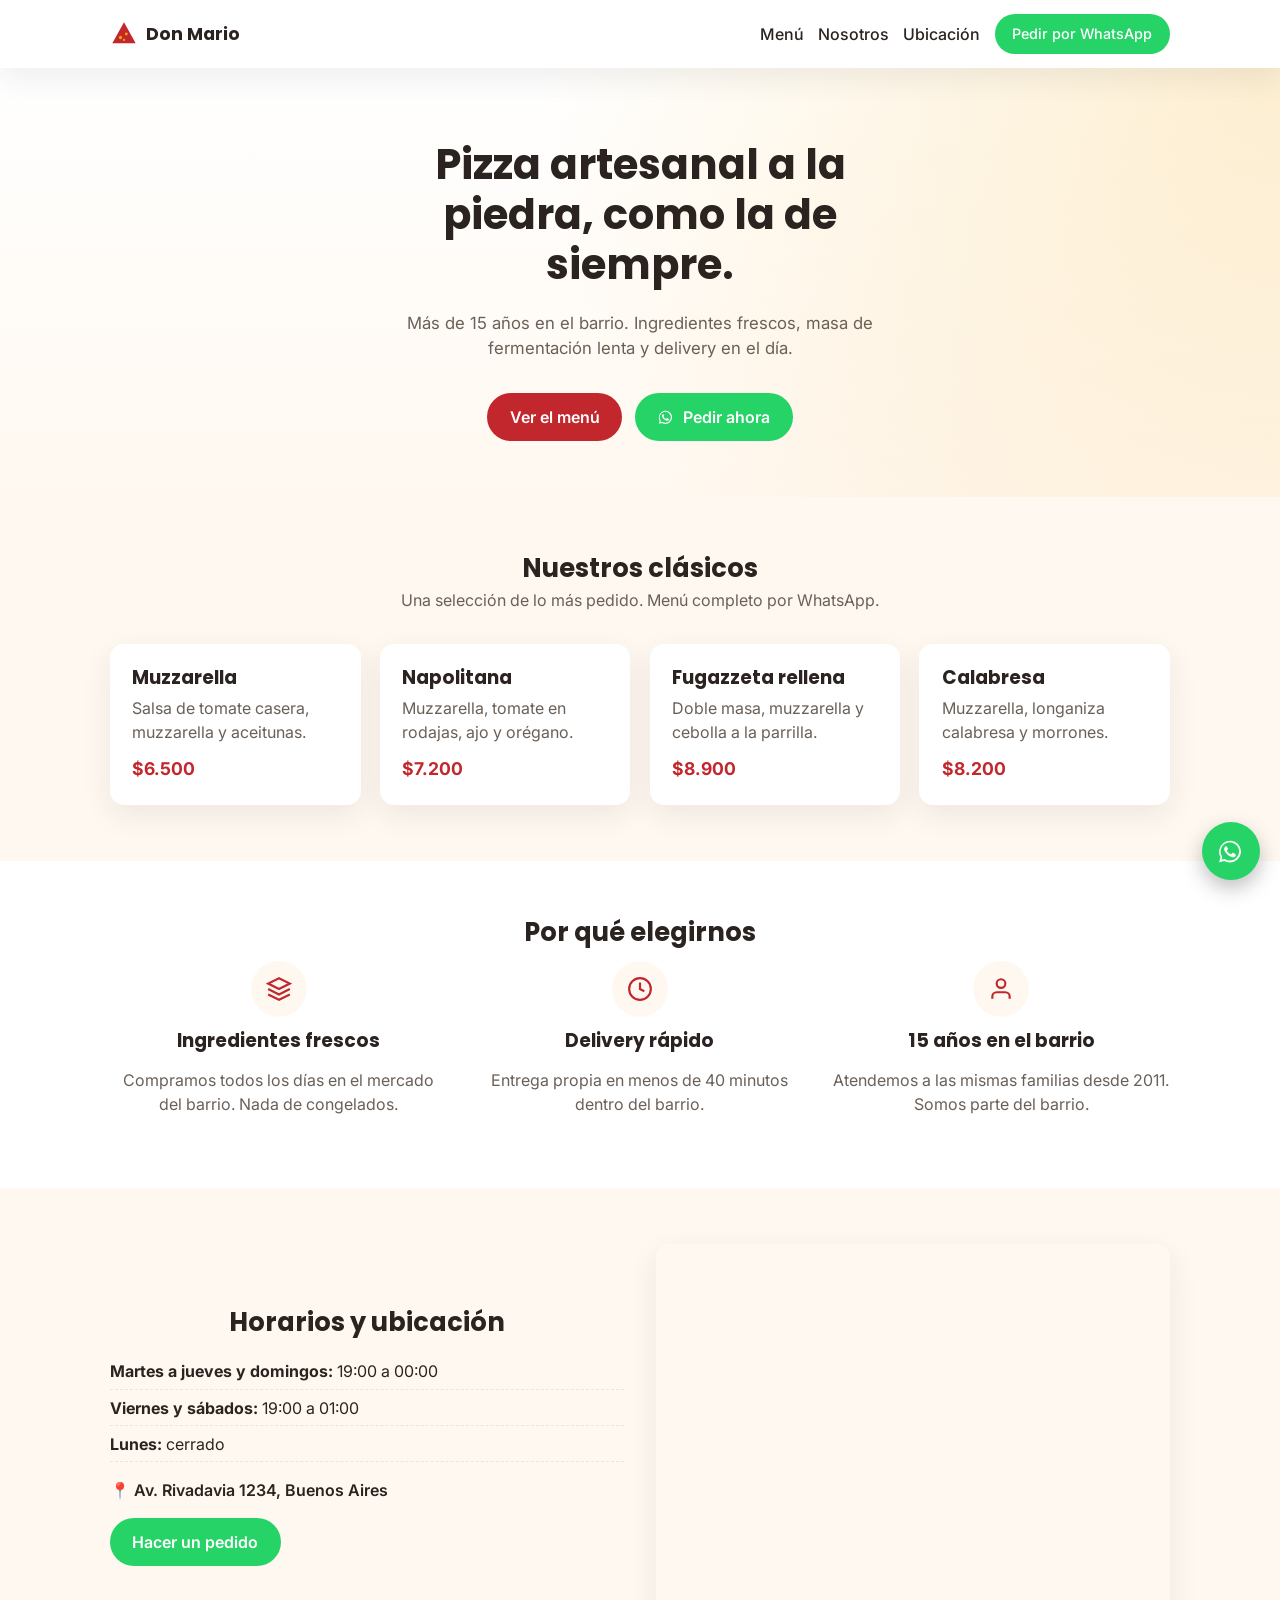
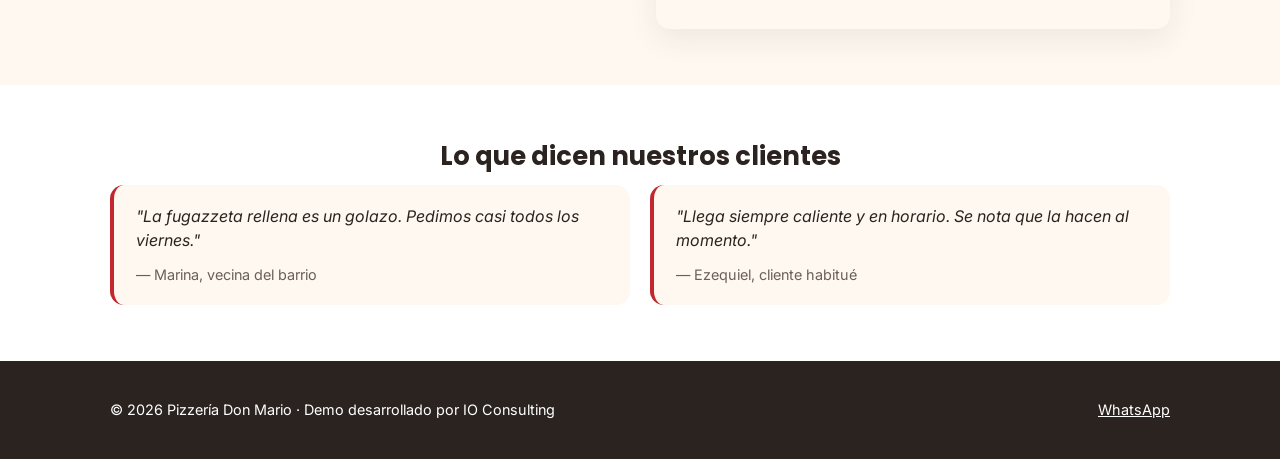
==== index.html @ f1bcc1e0 "Landing page demo: Pizzería Don Mario (mobile-first, WhatsApp CTA, SEO local)" ====
<!DOCTYPE html>
<html lang="es">
<head>
<meta charset="UTF-8">
<meta name="viewport" content="width=device-width, initial-scale=1.0">
<title>Pizzería Don Mario — Pizzas artesanales a la piedra</title>
<meta name="description" content="Pizzería Don Mario: pizzas artesanales a la piedra, delivery rápido y atención de barrio hace más de 15 años. Pedí por WhatsApp.">
<meta name="theme-color" content="#c1272d">
<link rel="canonical" href="https://ioconsultingarg.github.io/landing-comercio-demo/">

<meta property="og:type" content="website">
<meta property="og:title" content="Pizzería Don Mario — Pizzas artesanales a la piedra">
<meta property="og:description" content="Pizzas artesanales a la piedra, delivery rápido y atención de barrio. Pedí por WhatsApp.">
<meta property="og:locale" content="es_AR">
<meta name="twitter:card" content="summary">

<link rel="preconnect" href="https://fonts.googleapis.com">
<link rel="preconnect" href="https://fonts.gstatic.com" crossorigin>
<link href="https://fonts.googleapis.com/css2?family=Poppins:wght@600;700&family=Inter:wght@400;500;600&display=swap" rel="stylesheet">
<link rel="stylesheet" href="css/styles.css">

<script type="application/ld+json">
{
  "@context": "https://schema.org",
  "@type": "Restaurant",
  "name": "Pizzería Don Mario",
  "servesCuisine": "Pizza",
  "priceRange": "$$",
  "telephone": "+54-9-11-5555-5555",
  "address": {
    "@type": "PostalAddress",
    "streetAddress": "Av. Rivadavia 1234",
    "addressLocality": "Buenos Aires",
    "addressRegion": "CABA",
    "addressCountry": "AR"
  },
  "openingHoursSpecification": [
    { "@type": "OpeningHoursSpecification", "dayOfWeek": ["Tuesday","Wednesday","Thursday","Sunday"], "opens": "19:00", "closes": "23:59" },
    { "@type": "OpeningHoursSpecification", "dayOfWeek": ["Friday","Saturday"], "opens": "19:00", "closes": "01:00" }
  ]
}
</script>
</head>
<body>

<header class="site-header">
  <div class="container header-inner">
    <a href="#inicio" class="logo">
      <svg width="28" height="28" viewBox="0 0 24 24" fill="none" aria-hidden="true"><path d="M12 2 L22 20 H2 Z" fill="#c1272d"/><circle cx="9" cy="15" r="1.4" fill="#f4a300"/><circle cx="14" cy="12" r="1.2" fill="#f4a300"/><circle cx="12" cy="17" r="1" fill="#f4a300"/></svg>
      <span>Don Mario</span>
    </a>

    <button class="nav-toggle" id="navToggle" aria-label="Abrir menú de navegación" aria-expanded="false" aria-controls="navMenu">
      <span></span><span></span><span></span>
    </button>

    <nav id="navMenu" class="nav-menu">
      <a href="#menu">Menú</a>
      <a href="#nosotros">Nosotros</a>
      <a href="#ubicacion">Ubicación</a>
      <a class="btn btn-whatsapp-small" href="https://wa.me/5491155555555?text=Hola%20Don%20Mario%2C%20quiero%20hacer%20un%20pedido" target="_blank" rel="noopener">Pedir por WhatsApp</a>
    </nav>
  </div>
</header>

<main>

  <section id="inicio" class="hero">
    <div class="container hero-inner reveal">
      <h1>Pizza artesanal a la piedra, como la de siempre.</h1>
      <p class="hero-subtitle">Más de 15 años en el barrio. Ingredientes frescos, masa de fermentación lenta y delivery en el día.</p>
      <div class="hero-actions">
        <a class="btn btn-primary" href="#menu">Ver el menú</a>
        <a class="btn btn-whatsapp" href="https://wa.me/5491155555555?text=Hola%20Don%20Mario%2C%20quiero%20hacer%20un%20pedido" target="_blank" rel="noopener">
          <svg width="18" height="18" viewBox="0 0 24 24" fill="currentColor" aria-hidden="true"><path d="M17.6 6.3A8.9 8.9 0 0 0 3.6 17l-1.1 4 4.1-1a8.9 8.9 0 0 0 4.4 1.2h0A8.9 8.9 0 0 0 20 12.9a8.8 8.8 0 0 0-2.4-6.6ZM11 19.6a7.4 7.4 0 0 1-3.8-1l-.3-.2-2.5.6.6-2.4-.2-.3a7.4 7.4 0 1 1 13.7-3.9A7.4 7.4 0 0 1 11 19.6Zm4.1-5.5c-.2-.1-1.3-.6-1.5-.7s-.3-.1-.5.1-.6.7-.8.9-.3.2-.5.1a6 6 0 0 1-1.8-1.1 6.7 6.7 0 0 1-1.2-1.5c-.1-.2 0-.4.1-.5l.4-.4.2-.4v-.4c0-.1-.5-1.2-.7-1.6s-.4-.4-.5-.4h-.4a.9.9 0 0 0-.6.3 2.6 2.6 0 0 0-.8 1.9 4.5 4.5 0 0 0 1 2.5 10.3 10.3 0 0 0 4 3.5c.5.2 1 .4 1.3.5a3.1 3.1 0 0 0 1.4.1 2.3 2.3 0 0 0 1.5-1.1 1.9 1.9 0 0 0 .1-1.1c-.1-.1-.2-.2-.4-.3Z"/></svg>
          Pedir ahora
        </a>
      </div>
    </div>
  </section>

  <section id="menu" class="section">
    <div class="container">
      <h2 class="section-title reveal">Nuestros clásicos</h2>
      <p class="section-subtitle reveal">Una selección de lo más pedido. Menú completo por WhatsApp.</p>
      <div class="menu-grid">
        <article class="menu-card reveal">
          <h3>Muzzarella</h3>
          <p>Salsa de tomate casera, muzzarella y aceitunas.</p>
          <span class="price">$6.500</span>
        </article>
        <article class="menu-card reveal">
          <h3>Napolitana</h3>
          <p>Muzzarella, tomate en rodajas, ajo y orégano.</p>
          <span class="price">$7.200</span>
        </article>
        <article class="menu-card reveal">
          <h3>Fugazzeta rellena</h3>
          <p>Doble masa, muzzarella y cebolla a la parrilla.</p>
          <span class="price">$8.900</span>
        </article>
        <article class="menu-card reveal">
          <h3>Calabresa</h3>
          <p>Muzzarella, longaniza calabresa y morrones.</p>
          <span class="price">$8.200</span>
        </article>
      </div>
    </div>
  </section>

  <section id="nosotros" class="section section-alt">
    <div class="container">
      <h2 class="section-title reveal">Por qué elegirnos</h2>
      <div class="features-grid">
        <div class="feature reveal">
          <div class="feature-icon" aria-hidden="true">
            <svg width="26" height="26" viewBox="0 0 24 24" fill="none" stroke="#c1272d" stroke-width="2"><path d="M12 2 2 7l10 5 10-5-10-5Z"/><path d="M2 17l10 5 10-5"/><path d="M2 12l10 5 10-5"/></svg>
          </div>
          <h3>Ingredientes frescos</h3>
          <p>Compramos todos los días en el mercado del barrio. Nada de congelados.</p>
        </div>
        <div class="feature reveal">
          <div class="feature-icon" aria-hidden="true">
            <svg width="26" height="26" viewBox="0 0 24 24" fill="none" stroke="#c1272d" stroke-width="2"><circle cx="12" cy="12" r="10"/><path d="M12 6v6l4 2"/></svg>
          </div>
          <h3>Delivery rápido</h3>
          <p>Entrega propia en menos de 40 minutos dentro del barrio.</p>
        </div>
        <div class="feature reveal">
          <div class="feature-icon" aria-hidden="true">
            <svg width="26" height="26" viewBox="0 0 24 24" fill="none" stroke="#c1272d" stroke-width="2"><path d="M20 21v-2a4 4 0 0 0-4-4H8a4 4 0 0 0-4 4v2"/><circle cx="12" cy="7" r="4"/></svg>
          </div>
          <h3>15 años en el barrio</h3>
          <p>Atendemos a las mismas familias desde 2011. Somos parte del barrio.</p>
        </div>
      </div>
    </div>
  </section>

  <section id="ubicacion" class="section">
    <div class="container ubicacion-grid">
      <div class="reveal">
        <h2 class="section-title">Horarios y ubicación</h2>
        <ul class="horarios-list">
          <li><strong>Martes a jueves y domingos:</strong> 19:00 a 00:00</li>
          <li><strong>Viernes y sábados:</strong> 19:00 a 01:00</li>
          <li><strong>Lunes:</strong> cerrado</li>
        </ul>
        <p class="direccion">📍 Av. Rivadavia 1234, Buenos Aires</p>
        <a class="btn btn-whatsapp" href="https://wa.me/5491155555555?text=Hola%20Don%20Mario%2C%20quiero%20hacer%20un%20pedido" target="_blank" rel="noopener">Hacer un pedido</a>
      </div>
      <div class="map-wrapper reveal">
        <iframe
          title="Ubicación de Pizzería Don Mario"
          src="https://www.google.com/maps?q=Av.+Rivadavia+1234,+Buenos+Aires&output=embed"
          loading="lazy"
          referrerpolicy="no-referrer-when-downgrade">
        </iframe>
      </div>
    </div>
  </section>

  <section class="section section-alt">
    <div class="container">
      <h2 class="section-title reveal">Lo que dicen nuestros clientes</h2>
      <div class="testimonios-grid">
        <blockquote class="testimonio reveal">
          <p>"La fugazzeta rellena es un golazo. Pedimos casi todos los viernes."</p>
          <cite>— Marina, vecina del barrio</cite>
        </blockquote>
        <blockquote class="testimonio reveal">
          <p>"Llega siempre caliente y en horario. Se nota que la hacen al momento."</p>
          <cite>— Ezequiel, cliente habitué</cite>
        </blockquote>
      </div>
    </div>
  </section>

</main>

<footer class="site-footer">
  <div class="container footer-inner">
    <p>© <span id="year"></span> Pizzería Don Mario · Demo desarrollado por IO Consulting</p>
    <a href="https://wa.me/5491155555555" target="_blank" rel="noopener">WhatsApp</a>
  </div>
</footer>

<a class="whatsapp-float" href="https://wa.me/5491155555555?text=Hola%20Don%20Mario%2C%20quiero%20hacer%20un%20pedido" target="_blank" rel="noopener" aria-label="Pedir por WhatsApp">
  <svg width="30" height="30" viewBox="0 0 24 24" fill="white" aria-hidden="true"><path d="M17.6 6.3A8.9 8.9 0 0 0 3.6 17l-1.1 4 4.1-1a8.9 8.9 0 0 0 4.4 1.2h0A8.9 8.9 0 0 0 20 12.9a8.8 8.8 0 0 0-2.4-6.6ZM11 19.6a7.4 7.4 0 0 1-3.8-1l-.3-.2-2.5.6.6-2.4-.2-.3a7.4 7.4 0 1 1 13.7-3.9A7.4 7.4 0 0 1 11 19.6Zm4.1-5.5c-.2-.1-1.3-.6-1.5-.7s-.3-.1-.5.1-.6.7-.8.9-.3.2-.5.1a6 6 0 0 1-1.8-1.1 6.7 6.7 0 0 1-1.2-1.5c-.1-.2 0-.4.1-.5l.4-.4.2-.4v-.4c0-.1-.5-1.2-.7-1.6s-.4-.4-.5-.4h-.4a.9.9 0 0 0-.6.3 2.6 2.6 0 0 0-.8 1.9 4.5 4.5 0 0 0 1 2.5 10.3 10.3 0 0 0 4 3.5c.5.2 1 .4 1.3.5a3.1 3.1 0 0 0 1.4.1 2.3 2.3 0 0 0 1.5-1.1 1.9 1.9 0 0 0 .1-1.1c-.1-.1-.2-.2-.4-.3Z"/></svg>
</a>

<script src="js/main.js"></script>
</body>
</html>
---- css/styles.css ----
/* ============================================
   Variables de tema — cambiar esto alcanza para
   adaptar la landing a otro rubro (peluquería,
   consultorio, taller, etc.)
   ============================================ */
:root {
  --color-primary: #c1272d;
  --color-primary-dark: #8f1a1f;
  --color-secondary: #f4a300;
  --color-whatsapp: #25d366;
  --color-bg: #fff8f0;
  --color-bg-alt: #ffffff;
  --color-text: #2b2320;
  --color-text-light: #6b6058;
  --font-heading: 'Poppins', sans-serif;
  --font-body: 'Inter', system-ui, sans-serif;
  --radius: 14px;
  --shadow: 0 10px 30px rgba(43, 35, 32, 0.08);
  --max-width: 1100px;
}

* { box-sizing: border-box; }
html { scroll-behavior: smooth; }

body {
  margin: 0;
  font-family: var(--font-body);
  color: var(--color-text);
  background: var(--color-bg);
  line-height: 1.5;
}

h1, h2, h3 { font-family: var(--font-heading); line-height: 1.2; margin: 0 0 0.5em; }

.container {
  max-width: var(--max-width);
  margin: 0 auto;
  padding: 0 1.25rem;
}

a { color: inherit; }

/* ---------- Header ---------- */
.site-header {
  position: sticky;
  top: 0;
  z-index: 50;
  background: var(--color-bg-alt);
  box-shadow: var(--shadow);
}

.header-inner {
  display: flex;
  align-items: center;
  justify-content: space-between;
  height: 68px;
}

.logo {
  display: flex;
  align-items: center;
  gap: 0.5rem;
  font-family: var(--font-heading);
  font-weight: 700;
  font-size: 1.1rem;
  text-decoration: none;
  color: var(--color-text);
}

.nav-toggle {
  display: flex;
  flex-direction: column;
  justify-content: center;
  gap: 5px;
  width: 34px;
  height: 34px;
  background: none;
  border: none;
  cursor: pointer;
}
.nav-toggle span {
  display: block;
  height: 2px;
  background: var(--color-text);
  border-radius: 2px;
}

.nav-menu {
  position: absolute;
  top: 68px;
  left: 0;
  right: 0;
  background: var(--color-bg-alt);
  display: flex;
  flex-direction: column;
  align-items: flex-start;
  padding: 0 1.25rem 1.25rem;
  gap: 0.9rem;
  box-shadow: var(--shadow);
  max-height: 0;
  overflow: hidden;
  transition: max-height 0.25s ease;
}
.nav-menu.open { max-height: 300px; padding-top: 1rem; }

.nav-menu a { text-decoration: none; font-weight: 500; }

.btn {
  display: inline-flex;
  align-items: center;
  gap: 0.5rem;
  padding: 0.75rem 1.4rem;
  border-radius: 999px;
  font-weight: 600;
  text-decoration: none;
  border: none;
  cursor: pointer;
  transition: transform 0.15s ease, box-shadow 0.15s ease;
}
.btn:hover { transform: translateY(-2px); }

.btn-primary { background: var(--color-primary); color: white; }
.btn-primary:hover { background: var(--color-primary-dark); }

.btn-whatsapp, .btn-whatsapp-small { background: var(--color-whatsapp); color: white; }
.btn-whatsapp-small { padding: 0.55rem 1.1rem; font-size: 0.9rem; align-self: flex-start; }

/* ---------- Hero ---------- */
.hero {
  background: radial-gradient(circle at top right, rgba(244,163,0,0.18), transparent 55%),
              linear-gradient(180deg, var(--color-bg-alt), var(--color-bg));
  padding: 4.5rem 0 3.5rem;
  text-align: center;
}
.hero h1 { font-size: 2rem; max-width: 20ch; margin-left: auto; margin-right: auto; }
.hero-subtitle {
  color: var(--color-text-light);
  max-width: 46ch;
  margin: 1rem auto 2rem;
  font-size: 1.05rem;
}
.hero-actions { display: flex; gap: 0.8rem; justify-content: center; flex-wrap: wrap; }

/* ---------- Sections ---------- */
.section { padding: 3.5rem 0; }
.section-alt { background: var(--color-bg-alt); }
.section-title { text-align: center; font-size: 1.6rem; }
.section-subtitle { text-align: center; color: var(--color-text-light); margin-top: -0.5rem; margin-bottom: 2rem; }

/* ---------- Menu grid ---------- */
.menu-grid {
  display: grid;
  grid-template-columns: 1fr;
  gap: 1.2rem;
}
.menu-card {
  background: var(--color-bg-alt);
  border-radius: var(--radius);
  box-shadow: var(--shadow);
  padding: 1.4rem;
}
.menu-card h3 { margin-bottom: 0.4rem; }
.menu-card p { color: var(--color-text-light); margin: 0 0 0.8rem; }
.price { font-weight: 700; color: var(--color-primary); font-size: 1.1rem; }

/* ---------- Features ---------- */
.features-grid {
  display: grid;
  grid-template-columns: 1fr;
  gap: 1.5rem;
}
.feature { text-align: center; }
.feature-icon {
  width: 56px; height: 56px;
  display: flex; align-items: center; justify-content: center;
  margin: 0 auto 0.8rem;
  background: var(--color-bg);
  border-radius: 50%;
}
.feature p { color: var(--color-text-light); }

/* ---------- Ubicacion ---------- */
.ubicacion-grid {
  display: grid;
  grid-template-columns: 1fr;
  gap: 2rem;
  align-items: center;
}
.horarios-list { list-style: none; padding: 0; margin: 1rem 0; }
.horarios-list li { padding: 0.35rem 0; border-bottom: 1px dashed rgba(0,0,0,0.08); }
.direccion { font-weight: 600; margin: 1rem 0; }
.map-wrapper {
  border-radius: var(--radius);
  overflow: hidden;
  box-shadow: var(--shadow);
  aspect-ratio: 4 / 3;
}
.map-wrapper iframe { width: 100%; height: 100%; border: 0; }

/* ---------- Testimonios ---------- */
.testimonios-grid {
  display: grid;
  grid-template-columns: 1fr;
  gap: 1.2rem;
}
.testimonio {
  background: var(--color-bg);
  border-left: 4px solid var(--color-primary);
  border-radius: var(--radius);
  padding: 1.2rem 1.4rem;
  margin: 0;
}
.testimonio p { margin: 0 0 0.6rem; font-style: italic; }
.testimonio cite { color: var(--color-text-light); font-style: normal; font-size: 0.9rem; }

/* ---------- Footer ---------- */
.site-footer { background: var(--color-text); color: white; padding: 1.5rem 0; }
.footer-inner {
  display: flex;
  flex-direction: column;
  gap: 0.6rem;
  align-items: center;
  text-align: center;
  font-size: 0.9rem;
}
.footer-inner a { text-decoration: underline; }

/* ---------- WhatsApp floating button ---------- */
.whatsapp-float {
  position: fixed;
  bottom: 1.25rem;
  right: 1.25rem;
  width: 58px;
  height: 58px;
  background: var(--color-whatsapp);
  border-radius: 50%;
  display: flex;
  align-items: center;
  justify-content: center;
  box-shadow: 0 8px 20px rgba(0,0,0,0.25);
  z-index: 60;
  transition: transform 0.15s ease;
}
.whatsapp-float:hover { transform: scale(1.08); }

/* ---------- Scroll reveal ---------- */
.reveal { opacity: 0; transform: translateY(16px); transition: opacity 0.5s ease, transform 0.5s ease; }
.reveal.is-visible { opacity: 1; transform: translateY(0); }

/* ---------- Responsive ---------- */
@media (min-width: 768px) {
  .nav-toggle { display: none; }
  .nav-menu {
    position: static;
    flex-direction: row;
    align-items: center;
    background: transparent;
    box-shadow: none;
    max-height: none;
    padding: 0;
    overflow: visible;
  }
  .hero h1 { font-size: 2.6rem; }
  .menu-grid { grid-template-columns: repeat(2, 1fr); }
  .features-grid { grid-template-columns: repeat(3, 1fr); }
  .ubicacion-grid { grid-template-columns: 1fr 1fr; }
  .testimonios-grid { grid-template-columns: repeat(2, 1fr); }
  .footer-inner { flex-direction: row; justify-content: space-between; text-align: left; }
}

@media (min-width: 1024px) {
  .menu-grid { grid-template-columns: repeat(4, 1fr); }
}
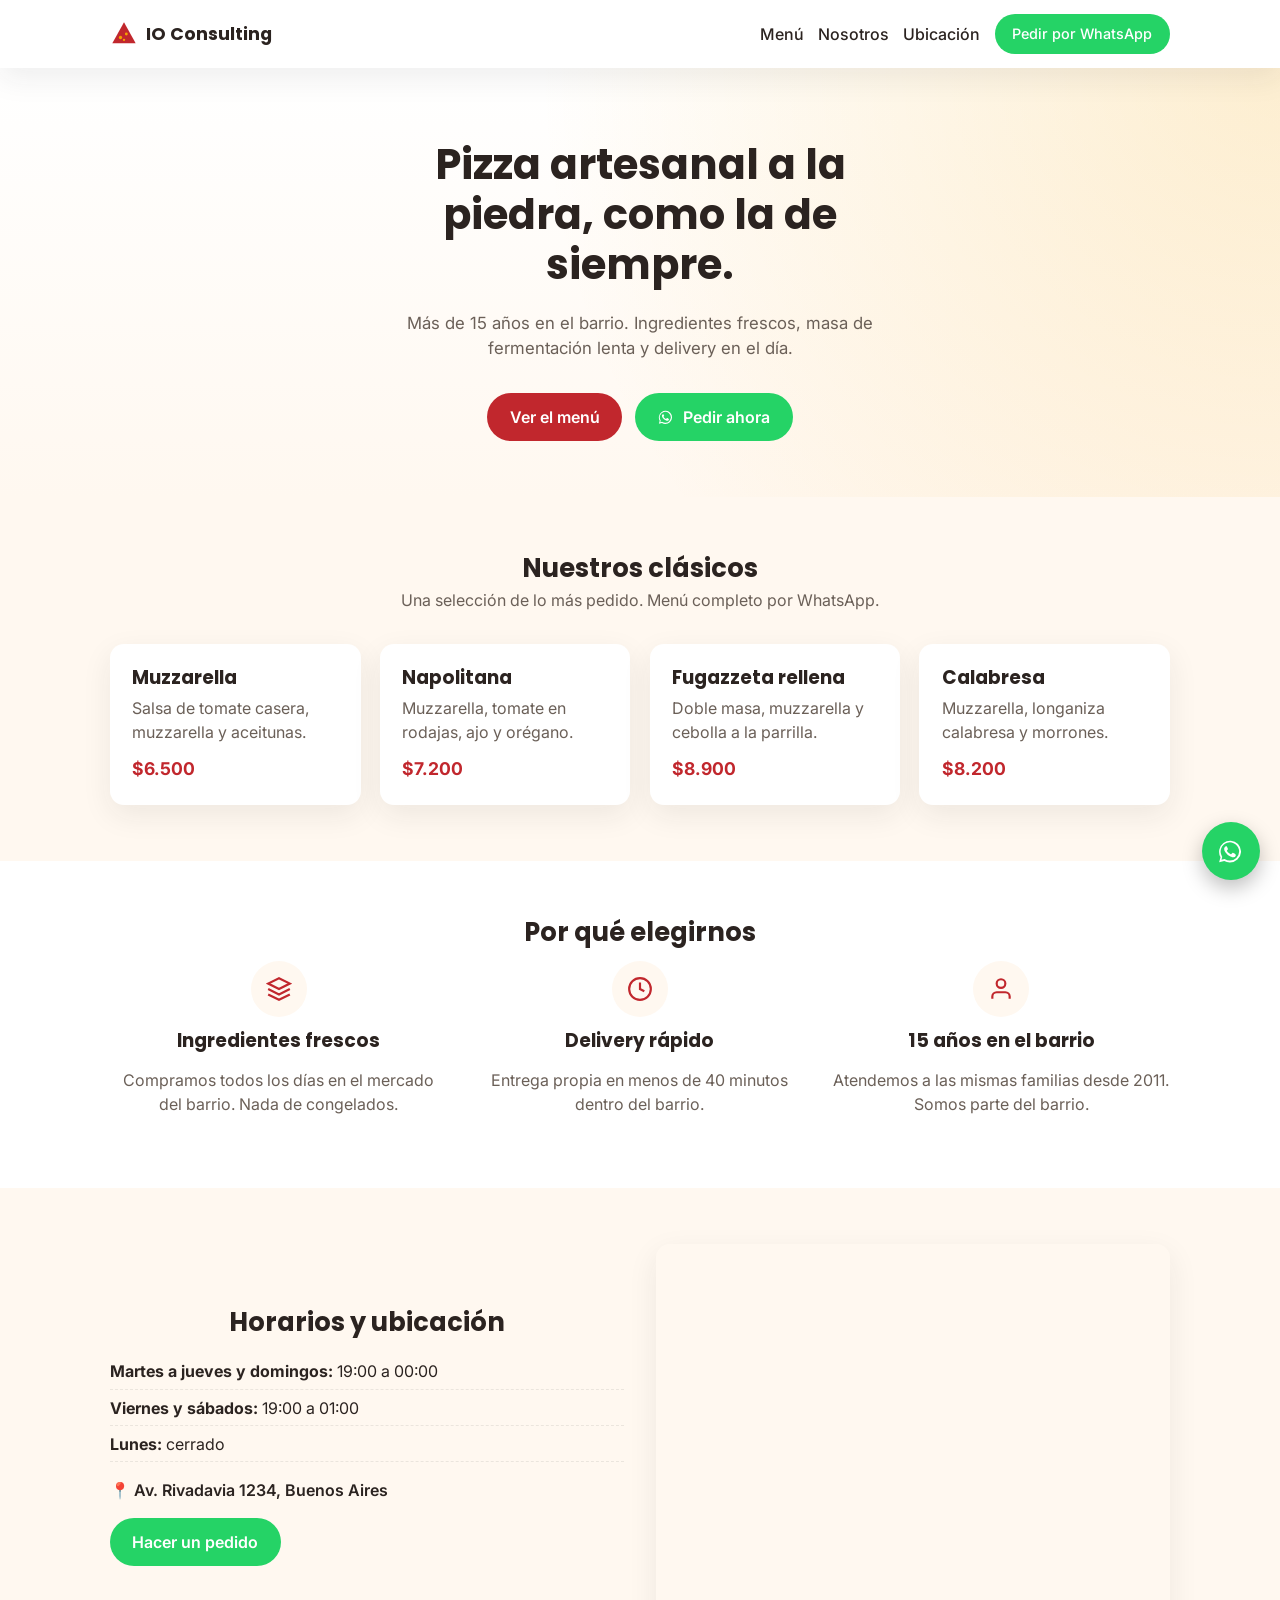
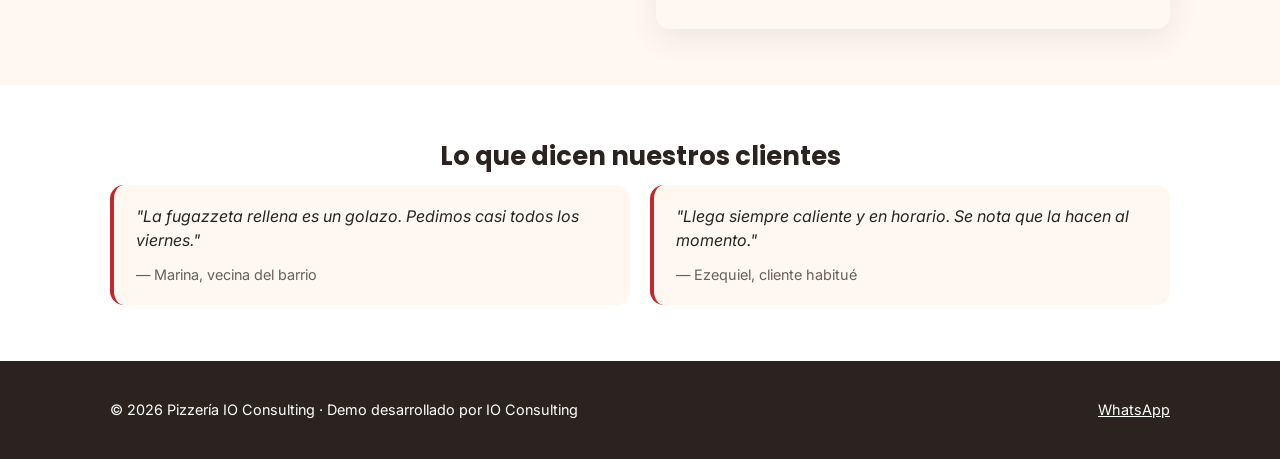
==== commit 314a640d: "Renombrar marca ficticia a Pizzería IO Consulting (evitar coincidencias con negocios reales)" ====
--- a/index.html
+++ b/index.html
@@ -3,13 +3,13 @@
 <head>
 <meta charset="UTF-8">
 <meta name="viewport" content="width=device-width, initial-scale=1.0">
-<title>Pizzería Don Mario — Pizzas artesanales a la piedra</title>
-<meta name="description" content="Pizzería Don Mario: pizzas artesanales a la piedra, delivery rápido y atención de barrio hace más de 15 años. Pedí por WhatsApp.">
+<title>Pizzería IO Consulting — Pizzas artesanales a la piedra</title>
+<meta name="description" content="Pizzería IO Consulting: pizzas artesanales a la piedra, delivery rápido y atención de barrio hace más de 15 años. Pedí por WhatsApp.">
 <meta name="theme-color" content="#c1272d">
 <link rel="canonical" href="https://ioconsultingarg.github.io/landing-comercio-demo/">
 
 <meta property="og:type" content="website">
-<meta property="og:title" content="Pizzería Don Mario — Pizzas artesanales a la piedra">
+<meta property="og:title" content="Pizzería IO Consulting — Pizzas artesanales a la piedra">
 <meta property="og:description" content="Pizzas artesanales a la piedra, delivery rápido y atención de barrio. Pedí por WhatsApp.">
 <meta property="og:locale" content="es_AR">
 <meta name="twitter:card" content="summary">
@@ -23,7 +23,7 @@
 {
   "@context": "https://schema.org",
   "@type": "Restaurant",
-  "name": "Pizzería Don Mario",
+  "name": "Pizzería IO Consulting",
   "servesCuisine": "Pizza",
   "priceRange": "$$",
   "telephone": "+54-9-11-5555-5555",
@@ -47,7 +47,7 @@
   <div class="container header-inner">
     <a href="#inicio" class="logo">
       <svg width="28" height="28" viewBox="0 0 24 24" fill="none" aria-hidden="true"><path d="M12 2 L22 20 H2 Z" fill="#c1272d"/><circle cx="9" cy="15" r="1.4" fill="#f4a300"/><circle cx="14" cy="12" r="1.2" fill="#f4a300"/><circle cx="12" cy="17" r="1" fill="#f4a300"/></svg>
-      <span>Don Mario</span>
+      <span>IO Consulting</span>
     </a>
 
     <button class="nav-toggle" id="navToggle" aria-label="Abrir menú de navegación" aria-expanded="false" aria-controls="navMenu">
@@ -151,7 +151,7 @@
       </div>
       <div class="map-wrapper reveal">
         <iframe
-          title="Ubicación de Pizzería Don Mario"
+          title="Ubicación de Pizzería IO Consulting"
           src="https://www.google.com/maps?q=Av.+Rivadavia+1234,+Buenos+Aires&output=embed"
           loading="lazy"
           referrerpolicy="no-referrer-when-downgrade">
@@ -180,7 +180,7 @@
 
 <footer class="site-footer">
   <div class="container footer-inner">
-    <p>© <span id="year"></span> Pizzería Don Mario · Demo desarrollado por IO Consulting</p>
+    <p>© <span id="year"></span> Pizzería IO Consulting · Demo desarrollado por IO Consulting</p>
     <a href="https://wa.me/5491155555555" target="_blank" rel="noopener">WhatsApp</a>
   </div>
 </footer>
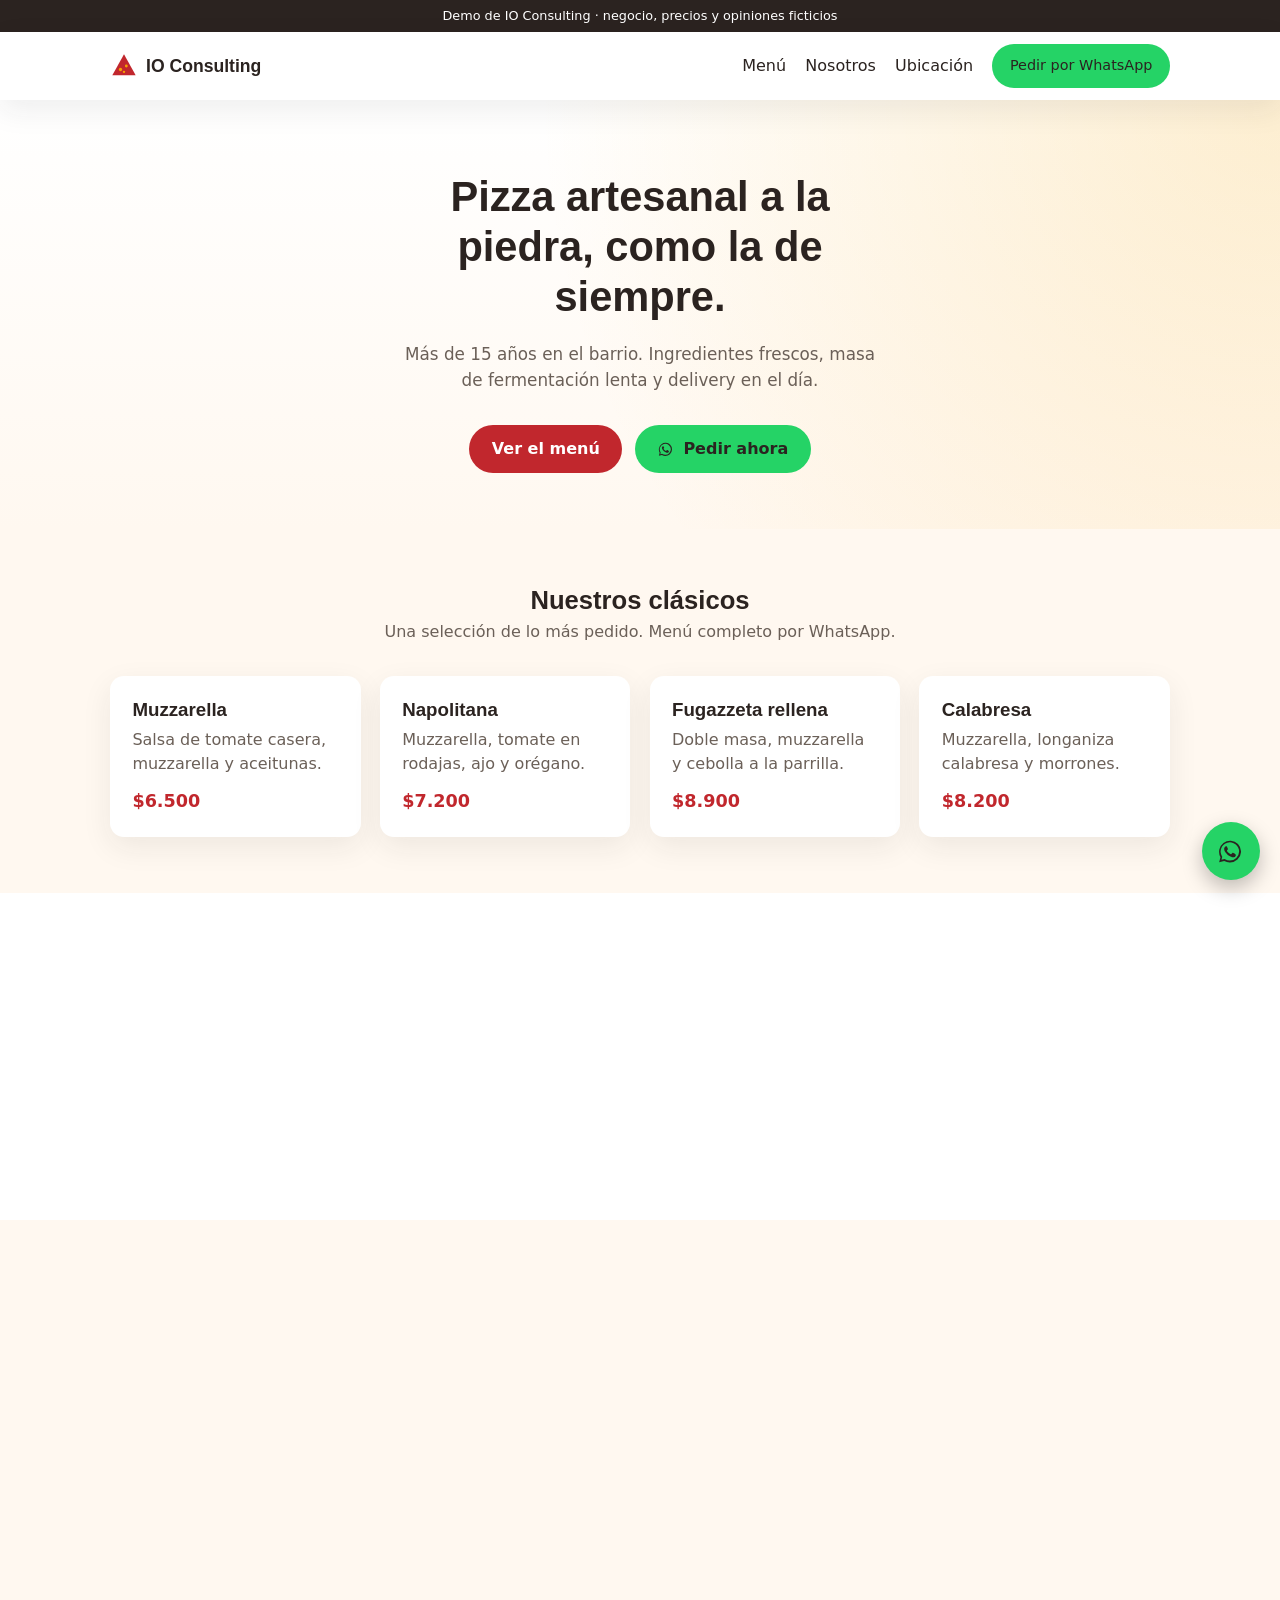
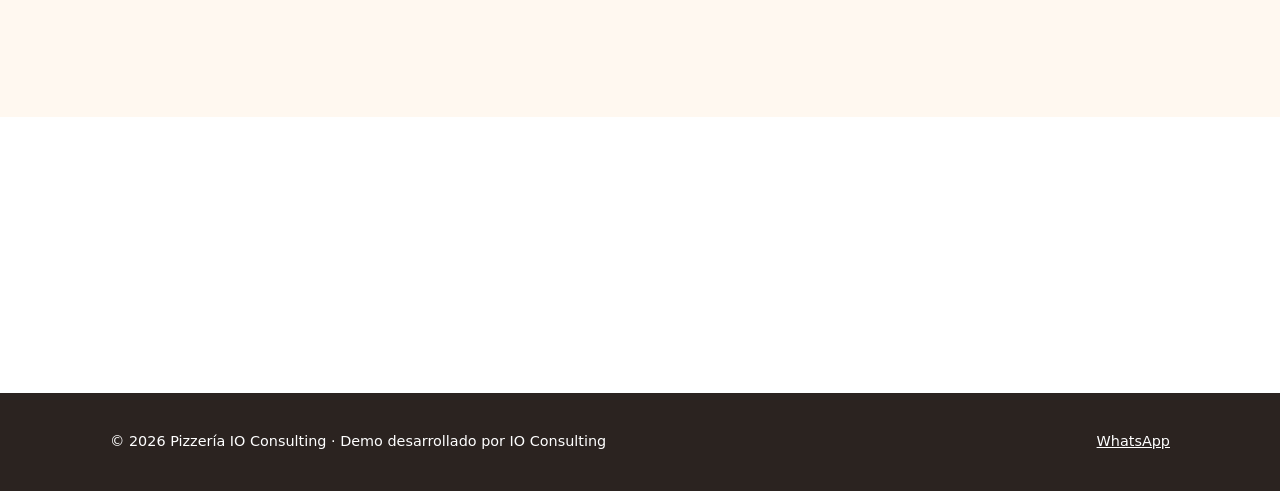
==== commit 2a62332b: "Auditoría: accesibilidad, datos ficticios, SEO y CSP - WhatsApp: los 5 links dejan de apuntar a un n" ====
--- a/index.html
+++ b/index.html
@@ -6,18 +6,28 @@
 <title>Pizzería IO Consulting — Pizzas artesanales a la piedra</title>
 <meta name="description" content="Pizzería IO Consulting: pizzas artesanales a la piedra, delivery rápido y atención de barrio hace más de 15 años. Pedí por WhatsApp.">
 <meta name="theme-color" content="#c1272d">
+<meta name="robots" content="noindex">
+<meta http-equiv="Content-Security-Policy" content="default-src 'self'; style-src 'self' https://fonts.googleapis.com; font-src https://fonts.gstatic.com; frame-src https://www.google.com; img-src 'self' data:; base-uri 'self'; form-action 'none'">
 <link rel="canonical" href="https://ioconsultingarg.github.io/landing-comercio-demo/">
 
 <meta property="og:type" content="website">
 <meta property="og:title" content="Pizzería IO Consulting — Pizzas artesanales a la piedra">
 <meta property="og:description" content="Pizzas artesanales a la piedra, delivery rápido y atención de barrio. Pedí por WhatsApp.">
 <meta property="og:locale" content="es_AR">
-<meta name="twitter:card" content="summary">
+<meta property="og:url" content="https://ioconsultingarg.github.io/landing-comercio-demo/">
+<meta property="og:image" content="https://ioconsultingarg.github.io/landing-comercio-demo/img/og.png">
+<meta property="og:image:width" content="1200">
+<meta property="og:image:height" content="630">
+<meta name="twitter:card" content="summary_large_image">
+<meta name="twitter:image" content="https://ioconsultingarg.github.io/landing-comercio-demo/img/og.png">
+
+<link rel="icon" href="favicon.svg" type="image/svg+xml">
 
 <link rel="preconnect" href="https://fonts.googleapis.com">
 <link rel="preconnect" href="https://fonts.gstatic.com" crossorigin>
 <link href="https://fonts.googleapis.com/css2?family=Poppins:wght@600;700&family=Inter:wght@400;500;600&display=swap" rel="stylesheet">
 <link rel="stylesheet" href="css/styles.css">
+<script src="js/main.js"></script>
 
 <script type="application/ld+json">
 {
@@ -26,10 +36,9 @@
   "name": "Pizzería IO Consulting",
   "servesCuisine": "Pizza",
   "priceRange": "$$",
-  "telephone": "+54-9-11-5555-5555",
   "address": {
     "@type": "PostalAddress",
-    "streetAddress": "Av. Rivadavia 1234",
+    "streetAddress": "Av. Ejemplo 1234",
     "addressLocality": "Buenos Aires",
     "addressRegion": "CABA",
     "addressCountry": "AR"
@@ -43,6 +52,9 @@
 </head>
 <body>
 
+<a class="skip-link" href="#inicio">Saltar al contenido</a>
+<p class="demo-strip">Demo de IO Consulting · negocio, precios y opiniones ficticios</p>
+
 <header class="site-header">
   <div class="container header-inner">
     <a href="#inicio" class="logo">
@@ -58,7 +70,7 @@
       <a href="#menu">Menú</a>
       <a href="#nosotros">Nosotros</a>
       <a href="#ubicacion">Ubicación</a>
-      <a class="btn btn-whatsapp-small" href="https://wa.me/5491155555555?text=Hola%20Don%20Mario%2C%20quiero%20hacer%20un%20pedido" target="_blank" rel="noopener">Pedir por WhatsApp</a>
+      <a class="btn btn-whatsapp-small" href="https://wa.me/?text=Hola%2C%20vi%20la%20demo%20de%20landing%20de%20IO%20Consulting%20y%20quiero%20una%20para%20mi%20negocio" target="_blank" rel="noopener">Pedir por WhatsApp</a>
     </nav>
   </div>
 </header>
@@ -66,12 +78,12 @@
 <main>
 
   <section id="inicio" class="hero">
-    <div class="container hero-inner reveal">
+    <div class="container hero-inner">
       <h1>Pizza artesanal a la piedra, como la de siempre.</h1>
       <p class="hero-subtitle">Más de 15 años en el barrio. Ingredientes frescos, masa de fermentación lenta y delivery en el día.</p>
       <div class="hero-actions">
         <a class="btn btn-primary" href="#menu">Ver el menú</a>
-        <a class="btn btn-whatsapp" href="https://wa.me/5491155555555?text=Hola%20Don%20Mario%2C%20quiero%20hacer%20un%20pedido" target="_blank" rel="noopener">
+        <a class="btn btn-whatsapp" href="https://wa.me/?text=Hola%2C%20vi%20la%20demo%20de%20landing%20de%20IO%20Consulting%20y%20quiero%20una%20para%20mi%20negocio" target="_blank" rel="noopener">
           <svg width="18" height="18" viewBox="0 0 24 24" fill="currentColor" aria-hidden="true"><path d="M17.6 6.3A8.9 8.9 0 0 0 3.6 17l-1.1 4 4.1-1a8.9 8.9 0 0 0 4.4 1.2h0A8.9 8.9 0 0 0 20 12.9a8.8 8.8 0 0 0-2.4-6.6ZM11 19.6a7.4 7.4 0 0 1-3.8-1l-.3-.2-2.5.6.6-2.4-.2-.3a7.4 7.4 0 1 1 13.7-3.9A7.4 7.4 0 0 1 11 19.6Zm4.1-5.5c-.2-.1-1.3-.6-1.5-.7s-.3-.1-.5.1-.6.7-.8.9-.3.2-.5.1a6 6 0 0 1-1.8-1.1 6.7 6.7 0 0 1-1.2-1.5c-.1-.2 0-.4.1-.5l.4-.4.2-.4v-.4c0-.1-.5-1.2-.7-1.6s-.4-.4-.5-.4h-.4a.9.9 0 0 0-.6.3 2.6 2.6 0 0 0-.8 1.9 4.5 4.5 0 0 0 1 2.5 10.3 10.3 0 0 0 4 3.5c.5.2 1 .4 1.3.5a3.1 3.1 0 0 0 1.4.1 2.3 2.3 0 0 0 1.5-1.1 1.9 1.9 0 0 0 .1-1.1c-.1-.1-.2-.2-.4-.3Z"/></svg>
           Pedir ahora
         </a>
@@ -146,13 +158,13 @@
           <li><strong>Viernes y sábados:</strong> 19:00 a 01:00</li>
           <li><strong>Lunes:</strong> cerrado</li>
         </ul>
-        <p class="direccion">📍 Av. Rivadavia 1234, Buenos Aires</p>
-        <a class="btn btn-whatsapp" href="https://wa.me/5491155555555?text=Hola%20Don%20Mario%2C%20quiero%20hacer%20un%20pedido" target="_blank" rel="noopener">Hacer un pedido</a>
+        <p class="direccion">📍 Av. Ejemplo 1234, Buenos Aires (dirección ficticia)</p>
+        <a class="btn btn-whatsapp" href="https://wa.me/?text=Hola%2C%20vi%20la%20demo%20de%20landing%20de%20IO%20Consulting%20y%20quiero%20una%20para%20mi%20negocio" target="_blank" rel="noopener">Hacer un pedido</a>
       </div>
       <div class="map-wrapper reveal">
         <iframe
-          title="Ubicación de Pizzería IO Consulting"
-          src="https://www.google.com/maps?q=Av.+Rivadavia+1234,+Buenos+Aires&output=embed"
+          title="Mapa de ejemplo (ubicación ficticia)"
+          src="https://www.google.com/maps?q=Obelisco,+Buenos+Aires&output=embed"
           loading="lazy"
           referrerpolicy="no-referrer-when-downgrade">
         </iframe>
@@ -181,14 +193,13 @@
 <footer class="site-footer">
   <div class="container footer-inner">
     <p>© <span id="year"></span> Pizzería IO Consulting · Demo desarrollado por IO Consulting</p>
-    <a href="https://wa.me/5491155555555" target="_blank" rel="noopener">WhatsApp</a>
+    <a href="https://wa.me/?text=Hola%2C%20vi%20la%20demo%20de%20landing%20de%20IO%20Consulting%20y%20quiero%20una%20para%20mi%20negocio" target="_blank" rel="noopener">WhatsApp</a>
   </div>
 </footer>
 
-<a class="whatsapp-float" href="https://wa.me/5491155555555?text=Hola%20Don%20Mario%2C%20quiero%20hacer%20un%20pedido" target="_blank" rel="noopener" aria-label="Pedir por WhatsApp">
-  <svg width="30" height="30" viewBox="0 0 24 24" fill="white" aria-hidden="true"><path d="M17.6 6.3A8.9 8.9 0 0 0 3.6 17l-1.1 4 4.1-1a8.9 8.9 0 0 0 4.4 1.2h0A8.9 8.9 0 0 0 20 12.9a8.8 8.8 0 0 0-2.4-6.6ZM11 19.6a7.4 7.4 0 0 1-3.8-1l-.3-.2-2.5.6.6-2.4-.2-.3a7.4 7.4 0 1 1 13.7-3.9A7.4 7.4 0 0 1 11 19.6Zm4.1-5.5c-.2-.1-1.3-.6-1.5-.7s-.3-.1-.5.1-.6.7-.8.9-.3.2-.5.1a6 6 0 0 1-1.8-1.1 6.7 6.7 0 0 1-1.2-1.5c-.1-.2 0-.4.1-.5l.4-.4.2-.4v-.4c0-.1-.5-1.2-.7-1.6s-.4-.4-.5-.4h-.4a.9.9 0 0 0-.6.3 2.6 2.6 0 0 0-.8 1.9 4.5 4.5 0 0 0 1 2.5 10.3 10.3 0 0 0 4 3.5c.5.2 1 .4 1.3.5a3.1 3.1 0 0 0 1.4.1 2.3 2.3 0 0 0 1.5-1.1 1.9 1.9 0 0 0 .1-1.1c-.1-.1-.2-.2-.4-.3Z"/></svg>
+<a class="whatsapp-float" href="https://wa.me/?text=Hola%2C%20vi%20la%20demo%20de%20landing%20de%20IO%20Consulting%20y%20quiero%20una%20para%20mi%20negocio" target="_blank" rel="noopener" aria-label="Pedir por WhatsApp">
+  <svg width="30" height="30" viewBox="0 0 24 24" fill="currentColor" aria-hidden="true"><path d="M17.6 6.3A8.9 8.9 0 0 0 3.6 17l-1.1 4 4.1-1a8.9 8.9 0 0 0 4.4 1.2h0A8.9 8.9 0 0 0 20 12.9a8.8 8.8 0 0 0-2.4-6.6ZM11 19.6a7.4 7.4 0 0 1-3.8-1l-.3-.2-2.5.6.6-2.4-.2-.3a7.4 7.4 0 1 1 13.7-3.9A7.4 7.4 0 0 1 11 19.6Zm4.1-5.5c-.2-.1-1.3-.6-1.5-.7s-.3-.1-.5.1-.6.7-.8.9-.3.2-.5.1a6 6 0 0 1-1.8-1.1 6.7 6.7 0 0 1-1.2-1.5c-.1-.2 0-.4.1-.5l.4-.4.2-.4v-.4c0-.1-.5-1.2-.7-1.6s-.4-.4-.5-.4h-.4a.9.9 0 0 0-.6.3 2.6 2.6 0 0 0-.8 1.9 4.5 4.5 0 0 0 1 2.5 10.3 10.3 0 0 0 4 3.5c.5.2 1 .4 1.3.5a3.1 3.1 0 0 0 1.4.1 2.3 2.3 0 0 0 1.5-1.1 1.9 1.9 0 0 0 .1-1.1c-.1-.1-.2-.2-.4-.3Z"/></svg>
 </a>
 
-<script src="js/main.js"></script>
 </body>
 </html>
--- a/css/styles.css
+++ b/css/styles.css
@@ -40,6 +40,26 @@
 
 a { color: inherit; }
 
+.skip-link {
+  position: absolute;
+  left: -999px;
+  top: 0;
+  z-index: 100;
+  background: var(--color-text);
+  color: white;
+  padding: 0.6rem 1rem;
+}
+.skip-link:focus { left: 0; }
+
+.demo-strip {
+  margin: 0;
+  padding: 0.4rem 1.25rem;
+  background: var(--color-text);
+  color: white;
+  text-align: center;
+  font-size: 0.8rem;
+}
+
 /* ---------- Header ---------- */
 .site-header {
   position: sticky;
@@ -72,8 +92,10 @@
   flex-direction: column;
   justify-content: center;
   gap: 5px;
-  width: 34px;
-  height: 34px;
+  align-items: stretch;
+  width: 44px;
+  height: 44px;
+  padding: 0 5px;
   background: none;
   border: none;
   cursor: pointer;
@@ -87,23 +109,24 @@
 
 .nav-menu {
   position: absolute;
-  top: 68px;
+  top: 100%;
   left: 0;
   right: 0;
   background: var(--color-bg-alt);
   display: flex;
   flex-direction: column;
   align-items: flex-start;
-  padding: 0 1.25rem 1.25rem;
-  gap: 0.9rem;
+  padding: 0 1.25rem;
+  gap: 0.4rem;
   box-shadow: var(--shadow);
   max-height: 0;
   overflow: hidden;
-  transition: max-height 0.25s ease;
-}
-.nav-menu.open { max-height: 300px; padding-top: 1rem; }
-
-.nav-menu a { text-decoration: none; font-weight: 500; }
+  visibility: hidden;
+  transition: max-height 0.25s ease, visibility 0.25s;
+}
+.nav-menu.open { max-height: 300px; padding: 0.6rem 1.25rem 1.25rem; visibility: visible; }
+
+.nav-menu a { display: inline-flex; align-items: center; min-height: 44px; text-decoration: none; font-weight: 500; }
 
 .btn {
   display: inline-flex;
@@ -122,7 +145,7 @@
 .btn-primary { background: var(--color-primary); color: white; }
 .btn-primary:hover { background: var(--color-primary-dark); }
 
-.btn-whatsapp, .btn-whatsapp-small { background: var(--color-whatsapp); color: white; }
+.btn-whatsapp, .btn-whatsapp-small { background: var(--color-whatsapp); color: var(--color-text); }
 .btn-whatsapp-small { padding: 0.55rem 1.1rem; font-size: 0.9rem; align-self: flex-start; }
 
 /* ---------- Hero ---------- */
@@ -233,6 +256,7 @@
   width: 58px;
   height: 58px;
   background: var(--color-whatsapp);
+  color: var(--color-text);
   border-radius: 50%;
   display: flex;
   align-items: center;
@@ -244,8 +268,15 @@
 .whatsapp-float:hover { transform: scale(1.08); }
 
 /* ---------- Scroll reveal ---------- */
-.reveal { opacity: 0; transform: translateY(16px); transition: opacity 0.5s ease, transform 0.5s ease; }
-.reveal.is-visible { opacity: 1; transform: translateY(0); }
+/* Solo se oculta si hay JS (main.js agrega .js al <html>); sin JS el contenido queda visible */
+.js .reveal { opacity: 0; transform: translateY(16px); transition: opacity 0.5s ease, transform 0.5s ease; }
+.js .reveal.is-visible { opacity: 1; transform: translateY(0); }
+
+@media (prefers-reduced-motion: reduce) {
+  html { scroll-behavior: auto; }
+  .js .reveal { opacity: 1; transform: none; transition: none; }
+  .btn, .whatsapp-float, .nav-menu { transition: none; }
+}
 
 /* ---------- Responsive ---------- */
 @media (min-width: 768px) {
@@ -258,7 +289,9 @@
     box-shadow: none;
     max-height: none;
     padding: 0;
+    gap: 1.2rem;
     overflow: visible;
+    visibility: visible;
   }
   .hero h1 { font-size: 2.6rem; }
   .menu-grid { grid-template-columns: repeat(2, 1fr); }
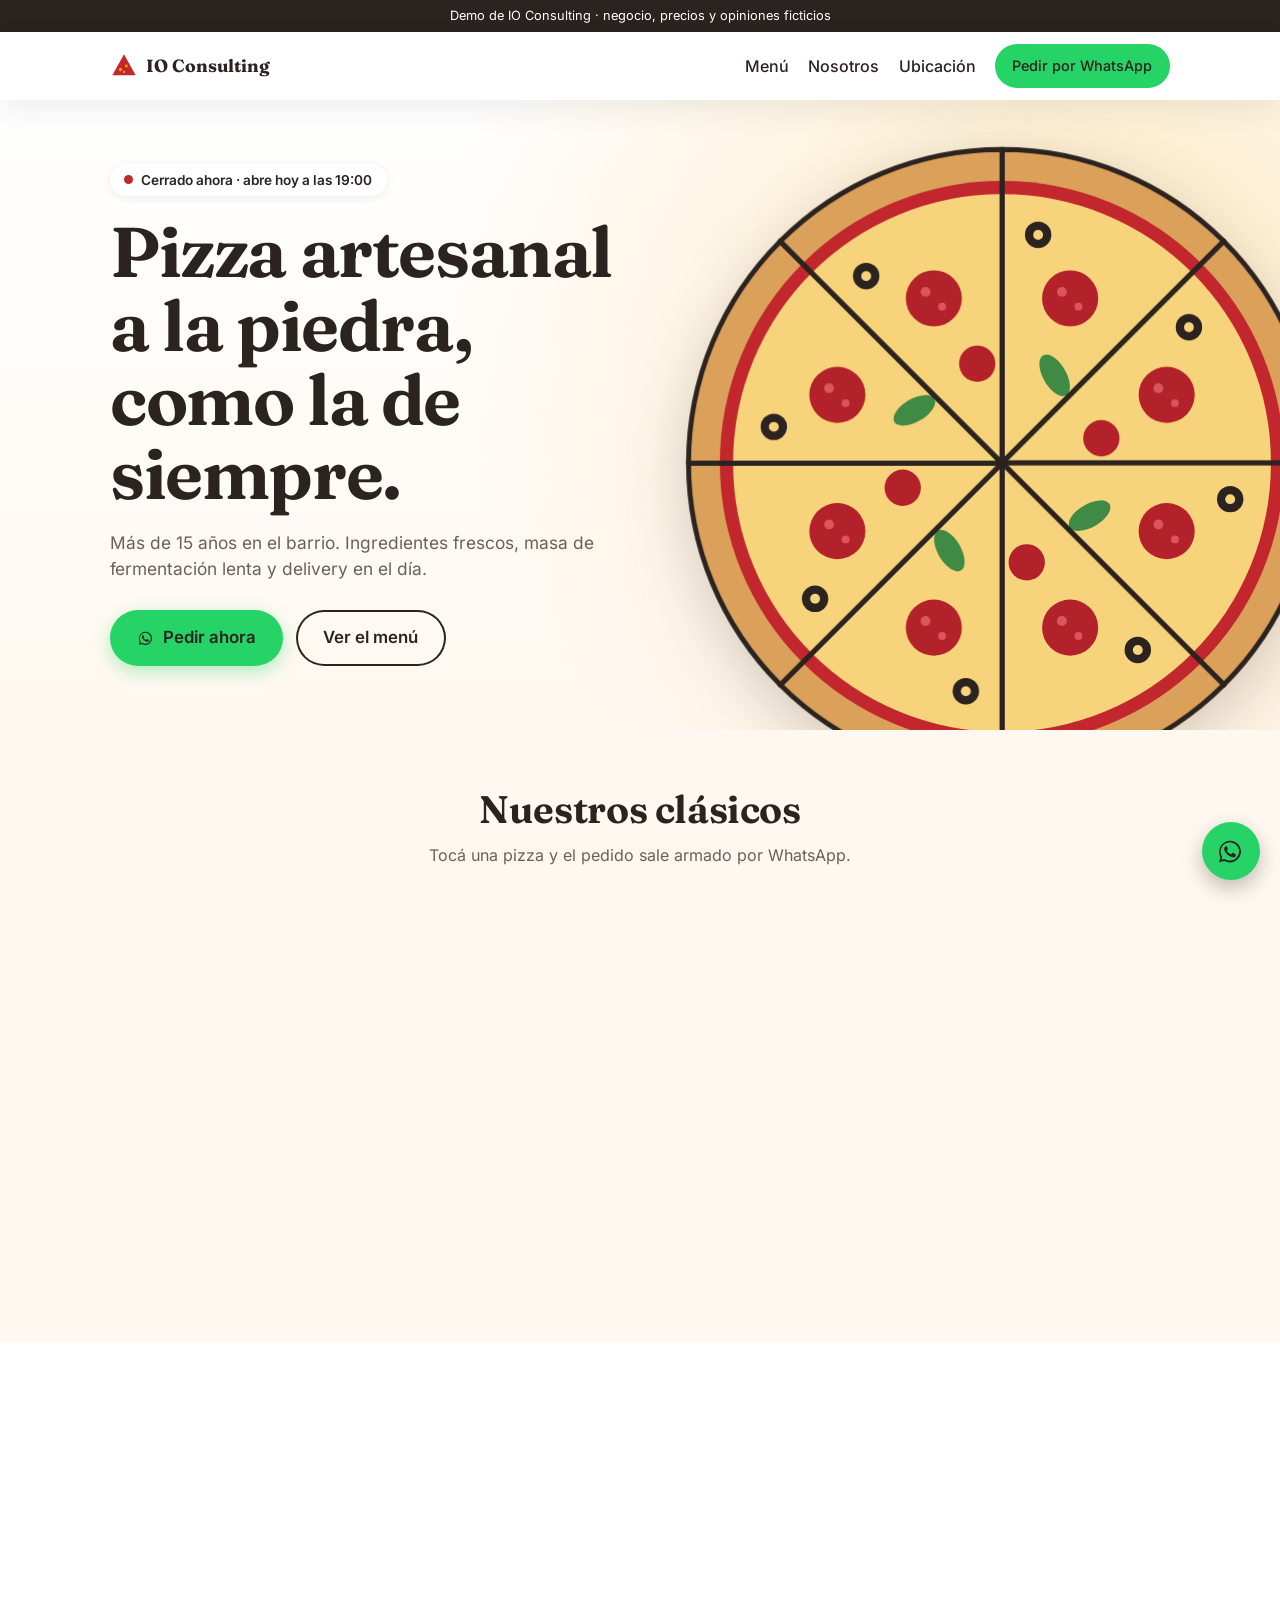
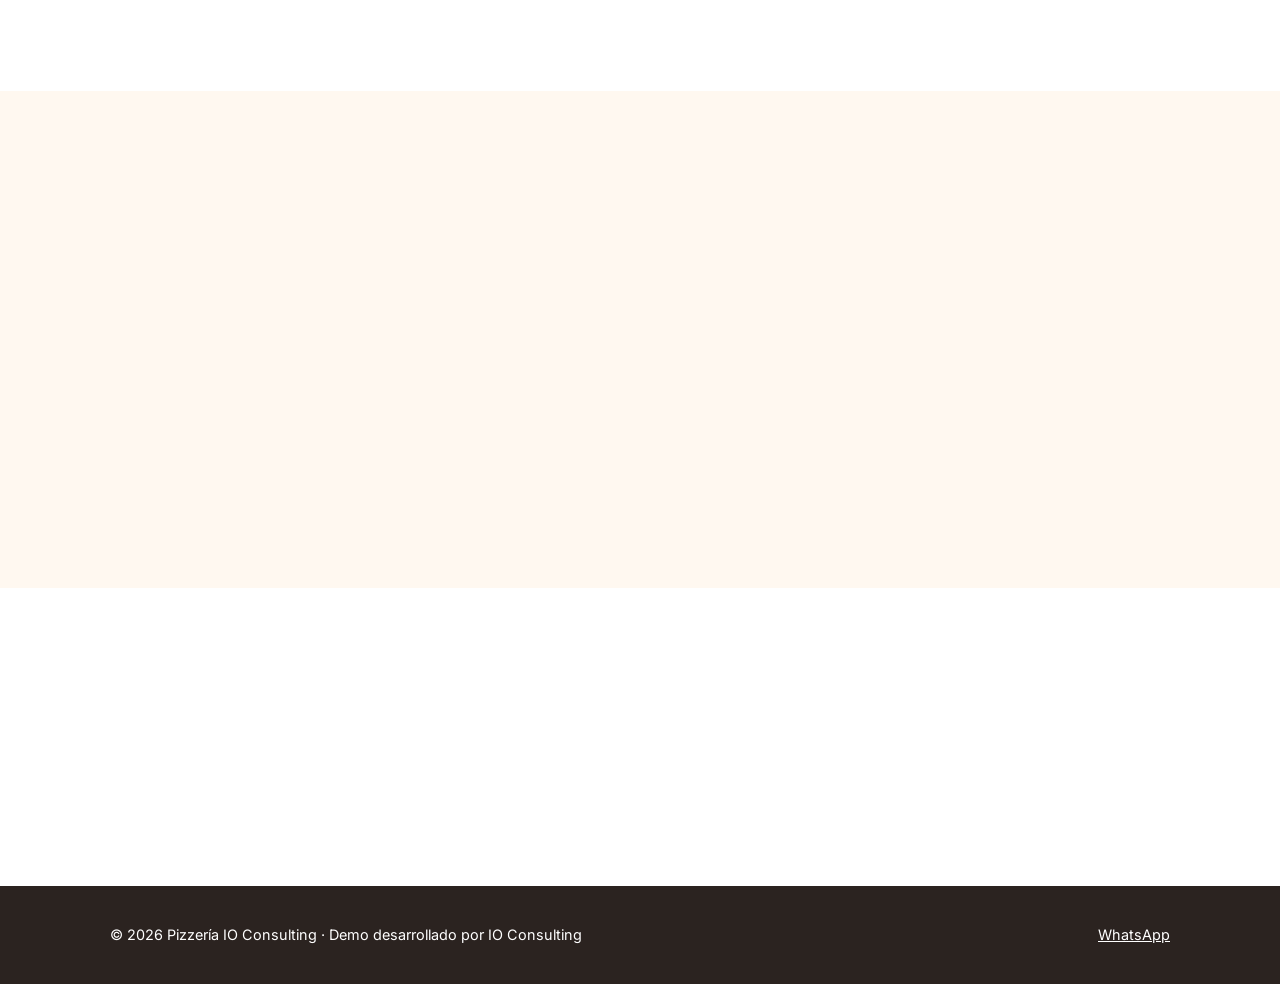
==== commit 5c21f32e: "Prototipo: hero con pizza ilustrada, carta y tipografía propia - Hero: pizza en SVG que se dibuja, s" ====
--- a/index.html
+++ b/index.html
@@ -7,7 +7,7 @@
 <meta name="description" content="Pizzería IO Consulting: pizzas artesanales a la piedra, delivery rápido y atención de barrio hace más de 15 años. Pedí por WhatsApp.">
 <meta name="theme-color" content="#c1272d">
 <meta name="robots" content="noindex">
-<meta http-equiv="Content-Security-Policy" content="default-src 'self'; style-src 'self' https://fonts.googleapis.com; font-src https://fonts.gstatic.com; frame-src https://www.google.com; img-src 'self' data:; base-uri 'self'; form-action 'none'">
+<meta http-equiv="Content-Security-Policy" content="default-src 'self'; frame-src https://www.google.com; img-src 'self' data:; base-uri 'self'; form-action 'none'">
 <link rel="canonical" href="https://ioconsultingarg.github.io/landing-comercio-demo/">
 
 <meta property="og:type" content="website">
@@ -23,9 +23,7 @@
 
 <link rel="icon" href="favicon.svg" type="image/svg+xml">
 
-<link rel="preconnect" href="https://fonts.googleapis.com">
-<link rel="preconnect" href="https://fonts.gstatic.com" crossorigin>
-<link href="https://fonts.googleapis.com/css2?family=Poppins:wght@600;700&family=Inter:wght@400;500;600&display=swap" rel="stylesheet">
+<link rel="preload" href="fonts/fraunces-latin-wght.woff2" as="font" type="font/woff2" crossorigin>
 <link rel="stylesheet" href="css/styles.css">
 <script src="js/main.js"></script>
 
@@ -79,14 +77,29 @@
 
   <section id="inicio" class="hero">
     <div class="container hero-inner">
-      <h1>Pizza artesanal a la piedra, como la de siempre.</h1>
-      <p class="hero-subtitle">Más de 15 años en el barrio. Ingredientes frescos, masa de fermentación lenta y delivery en el día.</p>
-      <div class="hero-actions">
-        <a class="btn btn-primary" href="#menu">Ver el menú</a>
-        <a class="btn btn-whatsapp" href="https://wa.me/?text=Hola%2C%20vi%20la%20demo%20de%20landing%20de%20IO%20Consulting%20y%20quiero%20una%20para%20mi%20negocio" target="_blank" rel="noopener">
-          <svg width="18" height="18" viewBox="0 0 24 24" fill="currentColor" aria-hidden="true"><path d="M17.6 6.3A8.9 8.9 0 0 0 3.6 17l-1.1 4 4.1-1a8.9 8.9 0 0 0 4.4 1.2h0A8.9 8.9 0 0 0 20 12.9a8.8 8.8 0 0 0-2.4-6.6ZM11 19.6a7.4 7.4 0 0 1-3.8-1l-.3-.2-2.5.6.6-2.4-.2-.3a7.4 7.4 0 1 1 13.7-3.9A7.4 7.4 0 0 1 11 19.6Zm4.1-5.5c-.2-.1-1.3-.6-1.5-.7s-.3-.1-.5.1-.6.7-.8.9-.3.2-.5.1a6 6 0 0 1-1.8-1.1 6.7 6.7 0 0 1-1.2-1.5c-.1-.2 0-.4.1-.5l.4-.4.2-.4v-.4c0-.1-.5-1.2-.7-1.6s-.4-.4-.5-.4h-.4a.9.9 0 0 0-.6.3 2.6 2.6 0 0 0-.8 1.9 4.5 4.5 0 0 0 1 2.5 10.3 10.3 0 0 0 4 3.5c.5.2 1 .4 1.3.5a3.1 3.1 0 0 0 1.4.1 2.3 2.3 0 0 0 1.5-1.1 1.9 1.9 0 0 0 .1-1.1c-.1-.1-.2-.2-.4-.3Z"/></svg>
-          Pedir ahora
-        </a>
+      <div class="hero-copy">
+        <p class="status" id="status"><span class="status-dot" aria-hidden="true"></span><span id="statusText">Martes a domingo desde las 19:00</span></p>
+        <h1 id="heroTitle">Pizza artesanal a la piedra, como la de siempre.</h1>
+        <p class="hero-subtitle">Más de 15 años en el barrio. Ingredientes frescos, masa de fermentación lenta y delivery en el día.</p>
+        <div class="hero-actions">
+          <a class="btn btn-whatsapp" id="heroCta" href="https://wa.me/?text=Hola%2C%20vi%20la%20demo%20de%20landing%20de%20IO%20Consulting%20y%20quiero%20una%20para%20mi%20negocio" target="_blank" rel="noopener">
+            <svg width="18" height="18" viewBox="0 0 24 24" fill="currentColor" aria-hidden="true"><path d="M17.6 6.3A8.9 8.9 0 0 0 3.6 17l-1.1 4 4.1-1a8.9 8.9 0 0 0 4.4 1.2h0A8.9 8.9 0 0 0 20 12.9a8.8 8.8 0 0 0-2.4-6.6ZM11 19.6a7.4 7.4 0 0 1-3.8-1l-.3-.2-2.5.6.6-2.4-.2-.3a7.4 7.4 0 1 1 13.7-3.9A7.4 7.4 0 0 1 11 19.6Zm4.1-5.5c-.2-.1-1.3-.6-1.5-.7s-.3-.1-.5.1-.6.7-.8.9-.3.2-.5.1a6 6 0 0 1-1.8-1.1 6.7 6.7 0 0 1-1.2-1.5c-.1-.2 0-.4.1-.5l.4-.4.2-.4v-.4c0-.1-.5-1.2-.7-1.6s-.4-.4-.5-.4h-.4a.9.9 0 0 0-.6.3 2.6 2.6 0 0 0-.8 1.9 4.5 4.5 0 0 0 1 2.5 10.3 10.3 0 0 0 4 3.5c.5.2 1 .4 1.3.5a3.1 3.1 0 0 0 1.4.1 2.3 2.3 0 0 0 1.5-1.1 1.9 1.9 0 0 0 .1-1.1c-.1-.1-.2-.2-.4-.3Z"/></svg>
+            Pedir ahora
+          </a>
+          <a class="btn btn-ghost" href="#menu">Ver el menú</a>
+        </div>
+      </div>
+      <div class="hero-art" aria-hidden="true">
+        <svg class="pizza" id="pizza" viewBox="0 0 400 400" focusable="false">
+          <g class="pz-slice"><g class="pz-fill"><path d="M200 200 L200.0 10.0 A190 190 0 0 1 334.4 65.6 Z" fill="#dba15a"/><path d="M200 200 L200.0 29.0 A171 171 0 0 1 320.9 79.1 Z" fill="#c1272d"/><path d="M200 200 L200.0 37.0 A163 163 0 0 1 315.3 84.7 Z" fill="#f7d47c"/><circle cx="241.3" cy="100.2" r="17" fill="#b3212a"/><circle cx="236.3" cy="96.2" r="3" fill="#d9565c"/><circle cx="246.3" cy="105.2" r="2.4" fill="#d9565c"/><circle cx="221.9" cy="61.7" r="8" fill="#2b2320"/><circle cx="221.9" cy="61.7" r="3" fill="#f7d47c"/><ellipse cx="231.9" cy="146.9" rx="14" ry="7" fill="#3f8a45" transform="rotate(60 231.9 146.9)"/></g><path class="pz-line" pathLength="1" d="M200 200 L200.0 10.0 A190 190 0 0 1 334.4 65.6 Z"/></g>
+          <g class="pz-slice"><g class="pz-fill"><path d="M200 200 L334.4 65.6 A190 190 0 0 1 390.0 200.0 Z" fill="#dba15a"/><path d="M200 200 L320.9 79.1 A171 171 0 0 1 371.0 200.0 Z" fill="#c1272d"/><path d="M200 200 L315.3 84.7 A163 163 0 0 1 363.0 200.0 Z" fill="#f7d47c"/><circle cx="299.8" cy="158.7" r="17" fill="#b3212a"/><circle cx="294.8" cy="154.7" r="3" fill="#d9565c"/><circle cx="304.8" cy="163.7" r="2.4" fill="#d9565c"/><circle cx="313.3" cy="117.7" r="8" fill="#2b2320"/><circle cx="313.3" cy="117.7" r="3" fill="#f7d47c"/><circle cx="260.2" cy="185.0" r="11" fill="#b3212a"/></g><path class="pz-line" pathLength="1" d="M200 200 L334.4 65.6 A190 190 0 0 1 390.0 200.0 Z"/></g>
+          <g class="pz-slice"><g class="pz-fill"><path d="M200 200 L390.0 200.0 A190 190 0 0 1 334.4 334.4 Z" fill="#dba15a"/><path d="M200 200 L371.0 200.0 A171 171 0 0 1 320.9 320.9 Z" fill="#c1272d"/><path d="M200 200 L363.0 200.0 A163 163 0 0 1 315.3 315.3 Z" fill="#f7d47c"/><circle cx="299.8" cy="241.3" r="17" fill="#b3212a"/><circle cx="294.8" cy="237.3" r="3" fill="#d9565c"/><circle cx="304.8" cy="246.3" r="2.4" fill="#d9565c"/><circle cx="338.3" cy="221.9" r="8" fill="#2b2320"/><circle cx="338.3" cy="221.9" r="3" fill="#f7d47c"/><ellipse cx="253.1" cy="231.9" rx="14" ry="7" fill="#3f8a45" transform="rotate(150 253.1 231.9)"/></g><path class="pz-line" pathLength="1" d="M200 200 L390.0 200.0 A190 190 0 0 1 334.4 334.4 Z"/></g>
+          <g class="pz-slice"><g class="pz-fill"><path d="M200 200 L334.4 334.4 A190 190 0 0 1 200.0 390.0 Z" fill="#dba15a"/><path d="M200 200 L320.9 320.9 A171 171 0 0 1 200.0 371.0 Z" fill="#c1272d"/><path d="M200 200 L315.3 315.3 A163 163 0 0 1 200.0 363.0 Z" fill="#f7d47c"/><circle cx="241.3" cy="299.8" r="17" fill="#b3212a"/><circle cx="236.3" cy="295.8" r="3" fill="#d9565c"/><circle cx="246.3" cy="304.8" r="2.4" fill="#d9565c"/><circle cx="282.3" cy="313.3" r="8" fill="#2b2320"/><circle cx="282.3" cy="313.3" r="3" fill="#f7d47c"/><circle cx="215.0" cy="260.2" r="11" fill="#b3212a"/></g><path class="pz-line" pathLength="1" d="M200 200 L334.4 334.4 A190 190 0 0 1 200.0 390.0 Z"/></g>
+          <g class="pz-slice"><g class="pz-fill"><path d="M200 200 L200.0 390.0 A190 190 0 0 1 65.6 334.4 Z" fill="#dba15a"/><path d="M200 200 L200.0 371.0 A171 171 0 0 1 79.1 320.9 Z" fill="#c1272d"/><path d="M200 200 L200.0 363.0 A163 163 0 0 1 84.7 315.3 Z" fill="#f7d47c"/><circle cx="158.7" cy="299.8" r="17" fill="#b3212a"/><circle cx="153.7" cy="295.8" r="3" fill="#d9565c"/><circle cx="163.7" cy="304.8" r="2.4" fill="#d9565c"/><circle cx="178.1" cy="338.3" r="8" fill="#2b2320"/><circle cx="178.1" cy="338.3" r="3" fill="#f7d47c"/><ellipse cx="168.1" cy="253.1" rx="14" ry="7" fill="#3f8a45" transform="rotate(240 168.1 253.1)"/></g><path class="pz-line" pathLength="1" d="M200 200 L200.0 390.0 A190 190 0 0 1 65.6 334.4 Z"/></g>
+          <g class="pz-slice"><g class="pz-fill"><path d="M200 200 L65.6 334.4 A190 190 0 0 1 10.0 200.0 Z" fill="#dba15a"/><path d="M200 200 L79.1 320.9 A171 171 0 0 1 29.0 200.0 Z" fill="#c1272d"/><path d="M200 200 L84.7 315.3 A163 163 0 0 1 37.0 200.0 Z" fill="#f7d47c"/><circle cx="100.2" cy="241.3" r="17" fill="#b3212a"/><circle cx="95.2" cy="237.3" r="3" fill="#d9565c"/><circle cx="105.2" cy="246.3" r="2.4" fill="#d9565c"/><circle cx="86.7" cy="282.3" r="8" fill="#2b2320"/><circle cx="86.7" cy="282.3" r="3" fill="#f7d47c"/><circle cx="139.8" cy="215.0" r="11" fill="#b3212a"/></g><path class="pz-line" pathLength="1" d="M200 200 L65.6 334.4 A190 190 0 0 1 10.0 200.0 Z"/></g>
+          <g class="pz-slice pz-out"><g class="pz-fill"><path d="M200 200 L10.0 200.0 A190 190 0 0 1 65.6 65.6 Z" fill="#dba15a"/><path d="M200 200 L29.0 200.0 A171 171 0 0 1 79.1 79.1 Z" fill="#c1272d"/><path d="M200 200 L37.0 200.0 A163 163 0 0 1 84.7 84.7 Z" fill="#f7d47c"/><circle cx="100.2" cy="158.7" r="17" fill="#b3212a"/><circle cx="95.2" cy="154.7" r="3" fill="#d9565c"/><circle cx="105.2" cy="163.7" r="2.4" fill="#d9565c"/><circle cx="61.7" cy="178.1" r="8" fill="#2b2320"/><circle cx="61.7" cy="178.1" r="3" fill="#f7d47c"/><ellipse cx="146.9" cy="168.1" rx="14" ry="7" fill="#3f8a45" transform="rotate(330 146.9 168.1)"/></g><path class="pz-line" pathLength="1" d="M200 200 L10.0 200.0 A190 190 0 0 1 65.6 65.6 Z"/></g>
+          <g class="pz-slice"><g class="pz-fill"><path d="M200 200 L65.6 65.6 A190 190 0 0 1 200.0 10.0 Z" fill="#dba15a"/><path d="M200 200 L79.1 79.1 A171 171 0 0 1 200.0 29.0 Z" fill="#c1272d"/><path d="M200 200 L84.7 84.7 A163 163 0 0 1 200.0 37.0 Z" fill="#f7d47c"/><circle cx="158.7" cy="100.2" r="17" fill="#b3212a"/><circle cx="153.7" cy="96.2" r="3" fill="#d9565c"/><circle cx="163.7" cy="105.2" r="2.4" fill="#d9565c"/><circle cx="117.7" cy="86.7" r="8" fill="#2b2320"/><circle cx="117.7" cy="86.7" r="3" fill="#f7d47c"/><circle cx="185.0" cy="139.8" r="11" fill="#b3212a"/></g><path class="pz-line" pathLength="1" d="M200 200 L65.6 65.6 A190 190 0 0 1 200.0 10.0 Z"/></g>
+        </svg>
       </div>
     </div>
   </section>
@@ -94,29 +107,37 @@
   <section id="menu" class="section">
     <div class="container">
       <h2 class="section-title reveal">Nuestros clásicos</h2>
-      <p class="section-subtitle reveal">Una selección de lo más pedido. Menú completo por WhatsApp.</p>
-      <div class="menu-grid">
-        <article class="menu-card reveal">
-          <h3>Muzzarella</h3>
-          <p>Salsa de tomate casera, muzzarella y aceitunas.</p>
-          <span class="price">$6.500</span>
-        </article>
-        <article class="menu-card reveal">
-          <h3>Napolitana</h3>
-          <p>Muzzarella, tomate en rodajas, ajo y orégano.</p>
-          <span class="price">$7.200</span>
-        </article>
-        <article class="menu-card reveal">
-          <h3>Fugazzeta rellena</h3>
-          <p>Doble masa, muzzarella y cebolla a la parrilla.</p>
-          <span class="price">$8.900</span>
-        </article>
-        <article class="menu-card reveal">
-          <h3>Calabresa</h3>
-          <p>Muzzarella, longaniza calabresa y morrones.</p>
-          <span class="price">$8.200</span>
-        </article>
-      </div>
+      <p class="section-subtitle reveal">Tocá una pizza y el pedido sale armado por WhatsApp.</p>
+      <ul class="carta">
+        <li class="carta-item reveal">
+          <h3 class="carta-name">Muzzarella</h3>
+          <span class="carta-dots" aria-hidden="true"></span>
+          <span class="carta-price">$6.500</span>
+          <p class="carta-desc">Salsa de tomate casera, muzzarella y aceitunas.</p>
+          <a class="carta-link" href="https://wa.me/?text=Hola%2C%20quiero%20pedir%20una%20Muzzarella%20%28pedido%20de%20prueba%20desde%20la%20demo%20de%20IO%20Consulting%29" target="_blank" rel="noopener" aria-label="Pedir Muzzarella por WhatsApp">Pedir <span aria-hidden="true">→</span></a>
+        </li>
+        <li class="carta-item reveal">
+          <h3 class="carta-name">Napolitana</h3>
+          <span class="carta-dots" aria-hidden="true"></span>
+          <span class="carta-price">$7.200</span>
+          <p class="carta-desc">Muzzarella, tomate en rodajas, ajo y orégano.</p>
+          <a class="carta-link" href="https://wa.me/?text=Hola%2C%20quiero%20pedir%20una%20Napolitana%20%28pedido%20de%20prueba%20desde%20la%20demo%20de%20IO%20Consulting%29" target="_blank" rel="noopener" aria-label="Pedir Napolitana por WhatsApp">Pedir <span aria-hidden="true">→</span></a>
+        </li>
+        <li class="carta-item reveal">
+          <h3 class="carta-name">Fugazzeta rellena <span class="badge">La más pedida</span></h3>
+          <span class="carta-dots" aria-hidden="true"></span>
+          <span class="carta-price">$8.900</span>
+          <p class="carta-desc">Doble masa, muzzarella y cebolla a la parrilla.</p>
+          <a class="carta-link" href="https://wa.me/?text=Hola%2C%20quiero%20pedir%20una%20Fugazzeta%20rellena%20%28pedido%20de%20prueba%20desde%20la%20demo%20de%20IO%20Consulting%29" target="_blank" rel="noopener" aria-label="Pedir Fugazzeta rellena por WhatsApp">Pedir <span aria-hidden="true">→</span></a>
+        </li>
+        <li class="carta-item reveal">
+          <h3 class="carta-name">Calabresa</h3>
+          <span class="carta-dots" aria-hidden="true"></span>
+          <span class="carta-price">$8.200</span>
+          <p class="carta-desc">Muzzarella, longaniza calabresa y morrones.</p>
+          <a class="carta-link" href="https://wa.me/?text=Hola%2C%20quiero%20pedir%20una%20Calabresa%20%28pedido%20de%20prueba%20desde%20la%20demo%20de%20IO%20Consulting%29" target="_blank" rel="noopener" aria-label="Pedir Calabresa por WhatsApp">Pedir <span aria-hidden="true">→</span></a>
+        </li>
+      </ul>
     </div>
   </section>
 
@@ -126,7 +147,7 @@
       <div class="features-grid">
         <div class="feature reveal">
           <div class="feature-icon" aria-hidden="true">
-            <svg width="26" height="26" viewBox="0 0 24 24" fill="none" stroke="#c1272d" stroke-width="2"><path d="M12 2 2 7l10 5 10-5-10-5Z"/><path d="M2 17l10 5 10-5"/><path d="M2 12l10 5 10-5"/></svg>
+            <svg width="26" height="26" viewBox="0 0 24 24" fill="none" stroke="#c1272d" stroke-width="2"><path d="M5 19C5 10 10 5 20 4c0 10-5 15-15 15Z"/><path d="M5 19 13 11"/></svg>
           </div>
           <h3>Ingredientes frescos</h3>
           <p>Compramos todos los días en el mercado del barrio. Nada de congelados.</p>
--- a/css/styles.css
+++ b/css/styles.css
@@ -3,6 +3,19 @@
    adaptar la landing a otro rubro (peluquería,
    consultorio, taller, etc.)
    ============================================ */
+@font-face {
+  font-family: 'Fraunces';
+  src: url('../fonts/fraunces-latin-wght.woff2') format('woff2');
+  font-weight: 100 900;
+  font-display: swap;
+}
+@font-face {
+  font-family: 'Inter';
+  src: url('../fonts/inter-latin-wght.woff2') format('woff2');
+  font-weight: 100 900;
+  font-display: swap;
+}
+
 :root {
   --color-primary: #c1272d;
   --color-primary-dark: #8f1a1f;
@@ -12,7 +25,7 @@
   --color-bg-alt: #ffffff;
   --color-text: #2b2320;
   --color-text-light: #6b6058;
-  --font-heading: 'Poppins', sans-serif;
+  --font-heading: 'Fraunces', Georgia, serif;
   --font-body: 'Inter', system-ui, sans-serif;
   --radius: 14px;
   --shadow: 0 10px 30px rgba(43, 35, 32, 0.08);
@@ -30,7 +43,7 @@
   line-height: 1.5;
 }
 
-h1, h2, h3 { font-family: var(--font-heading); line-height: 1.2; margin: 0 0 0.5em; }
+h1, h2, h3 { font-family: var(--font-heading); font-weight: 650; letter-spacing: -0.01em; line-height: 1.2; margin: 0 0 0.5em; }
 
 .container {
   max-width: var(--max-width);
@@ -148,43 +161,143 @@
 .btn-whatsapp, .btn-whatsapp-small { background: var(--color-whatsapp); color: var(--color-text); }
 .btn-whatsapp-small { padding: 0.55rem 1.1rem; font-size: 0.9rem; align-self: flex-start; }
 
+/* Brillo que cruza el botón de WhatsApp al pasar o enfocar */
+.btn-whatsapp { position: relative; overflow: hidden; box-shadow: 0 6px 18px rgba(37, 211, 102, 0.35); }
+.btn-whatsapp::after {
+  content: "";
+  position: absolute;
+  inset: 0;
+  background: linear-gradient(110deg, transparent 35%, rgba(255, 255, 255, 0.55) 50%, transparent 65%);
+  transform: translateX(-120%);
+}
+.btn-whatsapp:hover::after, .btn-whatsapp:focus-visible::after { transform: translateX(120%); transition: transform 0.6s ease; }
+.btn-whatsapp svg { transition: transform 0.3s ease; }
+.btn-whatsapp:hover svg { transform: rotate(-12deg) scale(1.15); }
+
+.btn-ghost { background: transparent; color: var(--color-text); box-shadow: inset 0 0 0 2px var(--color-text); }
+.btn-ghost:hover { background: var(--color-text); color: white; }
+
 /* ---------- Hero ---------- */
 .hero {
-  background: radial-gradient(circle at top right, rgba(244,163,0,0.18), transparent 55%),
+  position: relative;
+  overflow: hidden;
+  background: radial-gradient(circle at 85% 30%, rgba(244,163,0,0.22), transparent 55%),
               linear-gradient(180deg, var(--color-bg-alt), var(--color-bg));
-  padding: 4.5rem 0 3.5rem;
+  padding: 3rem 0 0;
   text-align: center;
 }
-.hero h1 { font-size: 2rem; max-width: 20ch; margin-left: auto; margin-right: auto; }
+.hero-inner { display: grid; gap: 2.5rem; }
+.hero h1 {
+  font-size: clamp(2.4rem, 10vw, 4.4rem);
+  letter-spacing: -0.02em;
+  line-height: 1.05;
+  max-width: 13ch;
+  margin: 0 auto;
+}
+.hero h1 .w { display: inline-block; }
 .hero-subtitle {
   color: var(--color-text-light);
-  max-width: 46ch;
-  margin: 1rem auto 2rem;
-  font-size: 1.05rem;
+  max-width: 44ch;
+  margin: 1.2rem auto 1.8rem;
+  font-size: 1.08rem;
 }
 .hero-actions { display: flex; gap: 0.8rem; justify-content: center; flex-wrap: wrap; }
+.hero .btn { padding: 0.95rem 1.7rem; font-size: 1.05rem; }
+
+.status {
+  display: inline-flex;
+  align-items: center;
+  gap: 0.5rem;
+  margin: 0 0 1.2rem;
+  padding: 0.35rem 0.9rem;
+  border-radius: 999px;
+  background: var(--color-bg-alt);
+  box-shadow: 0 2px 10px rgba(43, 35, 32, 0.08);
+  font-size: 0.85rem;
+  font-weight: 600;
+}
+.status-dot { width: 9px; height: 9px; border-radius: 50%; background: #a39a92; }
+.status.is-open .status-dot { background: #1f9d55; box-shadow: 0 0 0 4px rgba(31, 157, 85, 0.18); }
+.status.is-closed .status-dot { background: var(--color-primary); }
+
+/* Pizza ilustrada: se dibuja, se rellena y gira con el scroll (--pz-rot lo setea main.js) */
+.hero-art {
+  width: min(88vw, 400px);
+  margin: 0 auto calc(min(88vw, 400px) * -0.36);
+  filter: drop-shadow(0 18px 30px rgba(43, 35, 32, 0.2));
+}
+.pizza { display: block; width: 100%; height: auto; overflow: visible; transform: rotate(var(--pz-rot, 0deg)); }
+.pz-slice { transition: transform 0.55s cubic-bezier(0.34, 1.56, 0.64, 1); }
+.pz-slice:nth-child(1) { --i: 0; }
+.pz-slice:nth-child(2) { --i: 1; }
+.pz-slice:nth-child(3) { --i: 2; }
+.pz-slice:nth-child(4) { --i: 3; }
+.pz-slice:nth-child(5) { --i: 4; }
+.pz-slice:nth-child(6) { --i: 5; }
+.pz-slice:nth-child(7) { --i: 6; }
+.pz-slice:nth-child(8) { --i: 7; }
+.pz-line {
+  fill: none;
+  stroke: var(--color-text);
+  stroke-width: 3;
+  stroke-linejoin: round;
+  stroke-dasharray: 1;
+  stroke-dashoffset: 1;
+  animation: pz-draw 0.8s ease forwards;
+  animation-delay: calc(var(--i) * 70ms);
+}
+.pz-fill { opacity: 0; animation: pz-fill 0.5s ease forwards; animation-delay: calc(700ms + var(--i) * 60ms); }
+@keyframes pz-draw { to { stroke-dashoffset: 0; } }
+@keyframes pz-fill { to { opacity: 1; } }
+.pizza.is-served .pz-out { transform: translate(-15px, -6px); }
+.pizza.is-hot .pz-out { transform: translate(-31px, -13px); }
 
 /* ---------- Sections ---------- */
 .section { padding: 3.5rem 0; }
 .section-alt { background: var(--color-bg-alt); }
-.section-title { text-align: center; font-size: 1.6rem; }
+.section-title { text-align: center; font-size: clamp(1.8rem, 5vw, 2.4rem); }
 .section-subtitle { text-align: center; color: var(--color-text-light); margin-top: -0.5rem; margin-bottom: 2rem; }
 
-/* ---------- Menu grid ---------- */
-.menu-grid {
+/* ---------- Carta ---------- */
+.carta { list-style: none; max-width: 760px; margin: 0 auto; padding: 0; }
+.carta-item {
+  position: relative;
   display: grid;
-  grid-template-columns: 1fr;
-  gap: 1.2rem;
-}
-.menu-card {
-  background: var(--color-bg-alt);
+  grid-template-columns: minmax(0, auto) minmax(1rem, 1fr) auto;
+  column-gap: 0.75rem;
+  align-items: baseline;
+  padding: 1.1rem 0.9rem;
   border-radius: var(--radius);
-  box-shadow: var(--shadow);
-  padding: 1.4rem;
-}
-.menu-card h3 { margin-bottom: 0.4rem; }
-.menu-card p { color: var(--color-text-light); margin: 0 0 0.8rem; }
-.price { font-weight: 700; color: var(--color-primary); font-size: 1.1rem; }
+  transition: background 0.2s ease, box-shadow 0.2s ease;
+}
+.carta-item:hover, .carta-item:focus-within { background: var(--color-bg-alt); box-shadow: var(--shadow); }
+.carta-name { margin: 0; font-size: 1.3rem; }
+.carta-dots { border-bottom: 2px dotted rgba(43, 35, 32, 0.3); transform: translateY(-0.3em); }
+.carta-price {
+  font-family: var(--font-heading);
+  font-weight: 700;
+  font-size: 1.4rem;
+  color: var(--color-primary);
+  font-variant-numeric: tabular-nums;
+}
+.carta-desc { grid-column: 1 / 3; margin: 0.25rem 0 0; color: var(--color-text-light); }
+.carta-link { grid-column: 3; justify-self: end; align-self: end; font-weight: 600; font-size: 0.9rem; text-decoration: none; }
+.carta-link::after { content: ""; position: absolute; inset: 0; border-radius: var(--radius); }
+.carta-link span { display: inline-block; transition: transform 0.2s ease; }
+.carta-item:hover .carta-link span { transform: translateX(4px); }
+.badge {
+  display: inline-block;
+  margin-left: 0.4rem;
+  padding: 0.15rem 0.55rem;
+  border-radius: 999px;
+  background: var(--color-secondary);
+  font-family: var(--font-body);
+  font-size: 0.7rem;
+  font-weight: 600;
+  letter-spacing: 0.03em;
+  text-transform: uppercase;
+  vertical-align: middle;
+}
 
 /* ---------- Features ---------- */
 .features-grid {
@@ -266,6 +379,17 @@
   transition: transform 0.15s ease;
 }
 .whatsapp-float:hover { transform: scale(1.08); }
+/* Dos pulsos a los 4 segundos, sin bucle */
+.whatsapp-float::after {
+  content: "";
+  position: absolute;
+  inset: 0;
+  border-radius: 50%;
+  border: 2px solid var(--color-whatsapp);
+  opacity: 0;
+  animation: wa-ping 1.4s ease-out 4s 2;
+}
+@keyframes wa-ping { from { transform: scale(1); opacity: 0.8; } to { transform: scale(1.9); opacity: 0; } }
 
 /* ---------- Scroll reveal ---------- */
 /* Solo se oculta si hay JS (main.js agrega .js al <html>); sin JS el contenido queda visible */
@@ -275,7 +399,11 @@
 @media (prefers-reduced-motion: reduce) {
   html { scroll-behavior: auto; }
   .js .reveal { opacity: 1; transform: none; transition: none; }
-  .btn, .whatsapp-float, .nav-menu { transition: none; }
+  .btn, .whatsapp-float, .nav-menu, .pz-slice { transition: none; }
+  .pizza { transform: none; }
+  .pz-line { animation: none; stroke-dashoffset: 0; }
+  .pz-fill { animation: none; opacity: 1; }
+  .whatsapp-float::after { animation: none; }
 }
 
 /* ---------- Responsive ---------- */
@@ -293,14 +421,17 @@
     overflow: visible;
     visibility: visible;
   }
-  .hero h1 { font-size: 2.6rem; }
-  .menu-grid { grid-template-columns: repeat(2, 1fr); }
   .features-grid { grid-template-columns: repeat(3, 1fr); }
   .ubicacion-grid { grid-template-columns: 1fr 1fr; }
   .testimonios-grid { grid-template-columns: repeat(2, 1fr); }
   .footer-inner { flex-direction: row; justify-content: space-between; text-align: left; }
 }
 
-@media (min-width: 1024px) {
-  .menu-grid { grid-template-columns: repeat(4, 1fr); }
-}
+@media (min-width: 900px) {
+  .hero { text-align: left; padding: 4rem 0; }
+  .hero-inner { grid-template-columns: minmax(0, 1fr) minmax(0, 1fr); align-items: center; gap: 2rem; }
+  .hero h1 { margin: 0; }
+  .hero-subtitle { margin-left: 0; margin-right: 0; }
+  .hero-actions { justify-content: flex-start; }
+  .hero-art { width: 660px; margin: -2rem 0 -8rem 1rem; }
+}
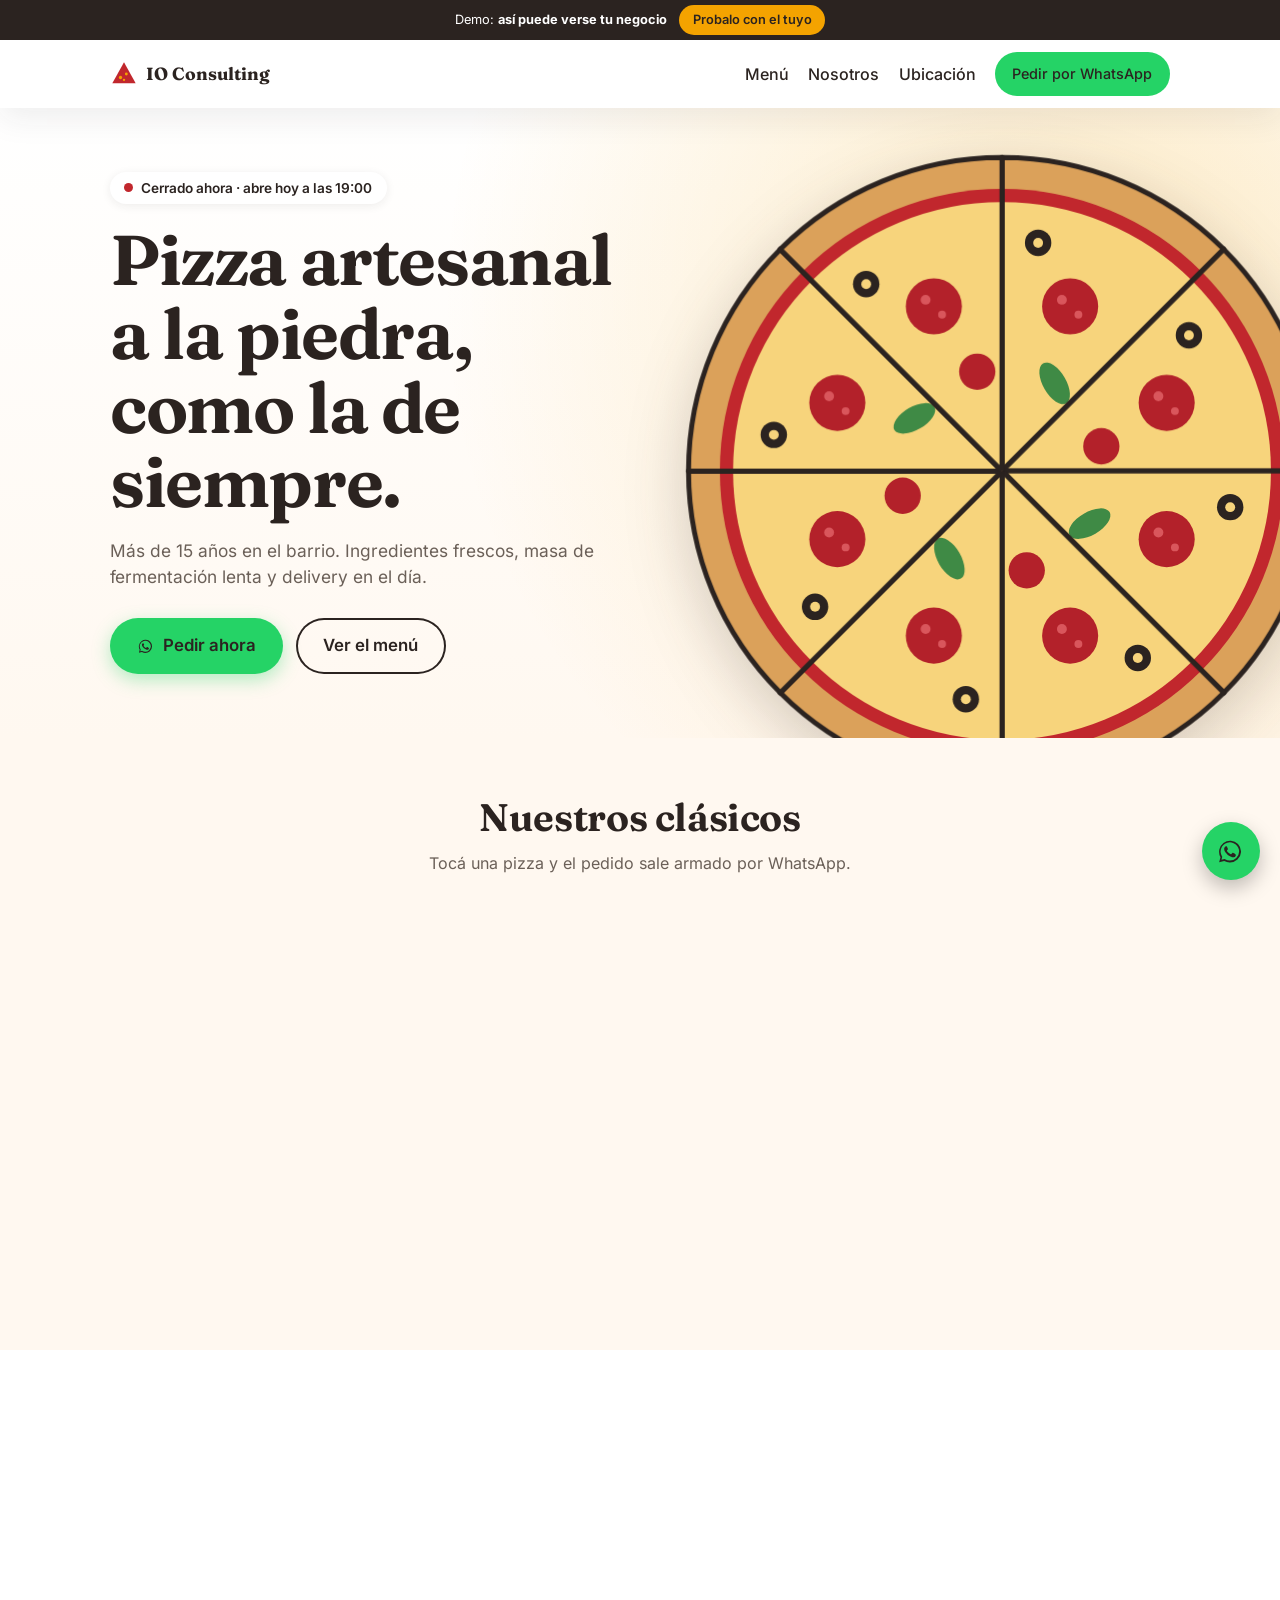
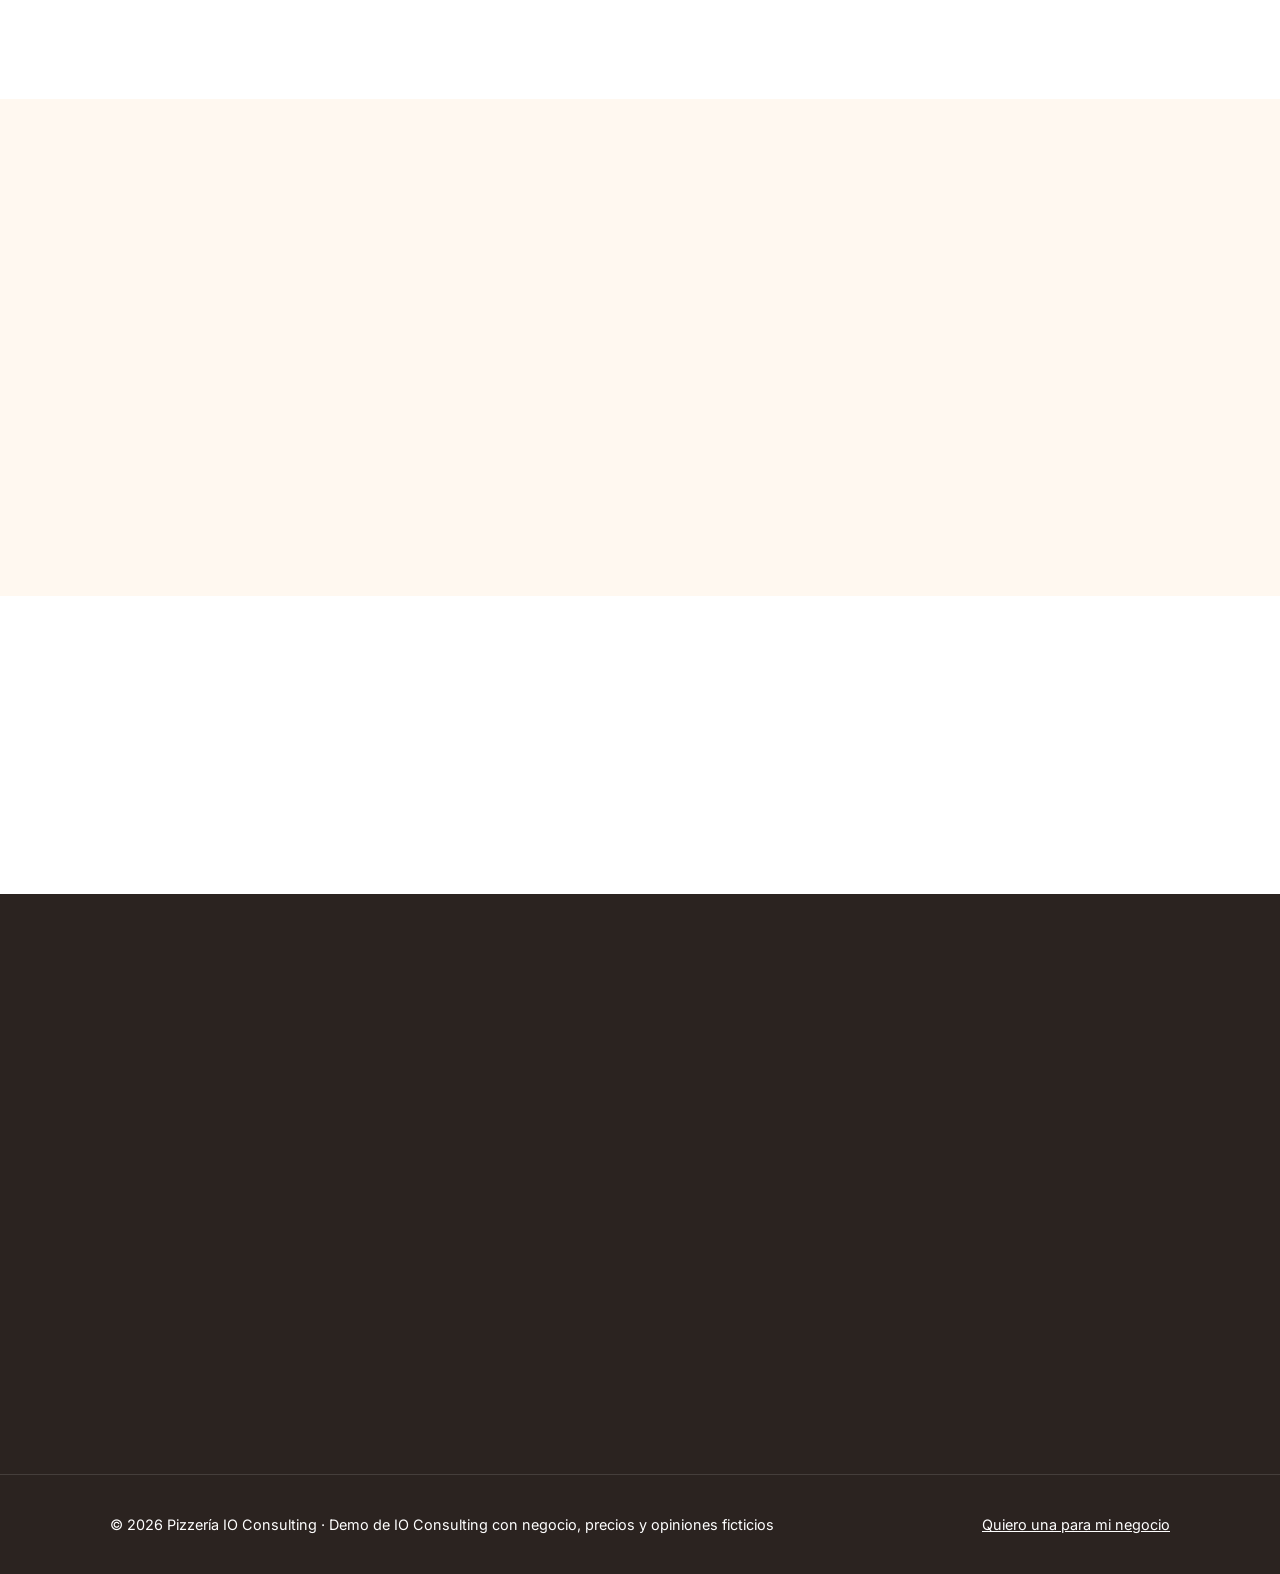
==== commit c50ed5c2: "Capa para el dueño: personalización por negocio y rubro, y cierre comercial - Barra de demo con pane" ====
--- a/index.html
+++ b/index.html
@@ -25,6 +25,7 @@
 
 <link rel="preload" href="fonts/fraunces-latin-wght.woff2" as="font" type="font/woff2" crossorigin>
 <link rel="stylesheet" href="css/styles.css">
+<script src="js/demo.js"></script>
 <script src="js/main.js"></script>
 
 <script type="application/ld+json">
@@ -51,13 +52,36 @@
 <body>
 
 <a class="skip-link" href="#inicio">Saltar al contenido</a>
-<p class="demo-strip">Demo de IO Consulting · negocio, precios y opiniones ficticios</p>
 
 <header class="site-header">
+  <div class="demo-bar">
+    <div class="container demo-bar-inner">
+      <p>Demo: <strong>así puede verse tu negocio</strong></p>
+      <button type="button" class="demo-btn" id="demoToggle" aria-expanded="false" aria-controls="demoPanel">Probalo con el tuyo</button>
+    </div>
+    <div class="demo-panel" id="demoPanel" hidden>
+      <div class="container demo-panel-inner">
+        <label for="demoName">Nombre de tu negocio</label>
+        <input class="demo-input" id="demoName" type="text" maxlength="40" autocomplete="off" placeholder="Ej.: La Esquina">
+        <fieldset class="demo-rubros">
+          <legend>Rubro</legend>
+          <label><input type="radio" name="rubro" value="pizzeria" checked> Pizzería</label>
+          <label><input type="radio" name="rubro" value="peluqueria"> Peluquería</label>
+          <label><input type="radio" name="rubro" value="taller"> Taller</label>
+          <label><input type="radio" name="rubro" value="consultorio"> Consultorio</label>
+        </fieldset>
+        <div class="demo-panel-actions">
+          <a class="btn btn-whatsapp" data-wa="io" href="https://wa.me/?text=Hola%2C%20vi%20la%20demo%20de%20landing%20de%20IO%20Consulting%20y%20quiero%20una%20para%20mi%20negocio" target="_blank" rel="noopener">Quiero una así</a>
+          <button type="button" class="demo-btn" id="demoCopy">Copiar link para compartir</button>
+        </div>
+        <p class="demo-note">Los textos, precios y opiniones de la demo son ficticios.</p>
+      </div>
+    </div>
+  </div>
   <div class="container header-inner">
     <a href="#inicio" class="logo">
-      <svg width="28" height="28" viewBox="0 0 24 24" fill="none" aria-hidden="true"><path d="M12 2 L22 20 H2 Z" fill="#c1272d"/><circle cx="9" cy="15" r="1.4" fill="#f4a300"/><circle cx="14" cy="12" r="1.2" fill="#f4a300"/><circle cx="12" cy="17" r="1" fill="#f4a300"/></svg>
-      <span>IO Consulting</span>
+      <svg id="logoMark" width="28" height="28" viewBox="0 0 24 24" fill="none" aria-hidden="true"><path d="M12 2 L22 20 H2 Z" fill="#c1272d"/><circle cx="9" cy="15" r="1.4" fill="#f4a300"/><circle cx="14" cy="12" r="1.2" fill="#f4a300"/><circle cx="12" cy="17" r="1" fill="#f4a300"/></svg>
+      <span class="logo-initial" id="logoInitial" aria-hidden="true" hidden></span><span data-t="brand">IO Consulting</span>
     </a>
 
     <button class="nav-toggle" id="navToggle" aria-label="Abrir menú de navegación" aria-expanded="false" aria-controls="navMenu">
@@ -65,10 +89,10 @@
     </button>
 
     <nav id="navMenu" class="nav-menu">
-      <a href="#menu">Menú</a>
+      <a href="#menu" data-t="nav">Menú</a>
       <a href="#nosotros">Nosotros</a>
       <a href="#ubicacion">Ubicación</a>
-      <a class="btn btn-whatsapp-small" href="https://wa.me/?text=Hola%2C%20vi%20la%20demo%20de%20landing%20de%20IO%20Consulting%20y%20quiero%20una%20para%20mi%20negocio" target="_blank" rel="noopener">Pedir por WhatsApp</a>
+      <a class="btn btn-whatsapp-small" data-t="ctaNav" data-wa="order" href="https://wa.me/?text=Hola%2C%20vi%20la%20demo%20de%20landing%20de%20IO%20Consulting%20y%20quiero%20una%20para%20mi%20negocio" target="_blank" rel="noopener">Pedir por WhatsApp</a>
     </nav>
   </div>
 </header>
@@ -79,17 +103,18 @@
     <div class="container hero-inner">
       <div class="hero-copy">
         <p class="status" id="status"><span class="status-dot" aria-hidden="true"></span><span id="statusText">Martes a domingo desde las 19:00</span></p>
-        <h1 id="heroTitle">Pizza artesanal a la piedra, como la de siempre.</h1>
-        <p class="hero-subtitle">Más de 15 años en el barrio. Ingredientes frescos, masa de fermentación lenta y delivery en el día.</p>
+        <h1 id="heroTitle" data-t="title">Pizza artesanal a la piedra, como la de siempre.</h1>
+        <p class="hero-subtitle" data-t="sub">Más de 15 años en el barrio. Ingredientes frescos, masa de fermentación lenta y delivery en el día.</p>
         <div class="hero-actions">
-          <a class="btn btn-whatsapp" id="heroCta" href="https://wa.me/?text=Hola%2C%20vi%20la%20demo%20de%20landing%20de%20IO%20Consulting%20y%20quiero%20una%20para%20mi%20negocio" target="_blank" rel="noopener">
+          <a class="btn btn-whatsapp" id="heroCta" data-wa="order" href="https://wa.me/?text=Hola%2C%20vi%20la%20demo%20de%20landing%20de%20IO%20Consulting%20y%20quiero%20una%20para%20mi%20negocio" target="_blank" rel="noopener">
             <svg width="18" height="18" viewBox="0 0 24 24" fill="currentColor" aria-hidden="true"><path d="M17.6 6.3A8.9 8.9 0 0 0 3.6 17l-1.1 4 4.1-1a8.9 8.9 0 0 0 4.4 1.2h0A8.9 8.9 0 0 0 20 12.9a8.8 8.8 0 0 0-2.4-6.6ZM11 19.6a7.4 7.4 0 0 1-3.8-1l-.3-.2-2.5.6.6-2.4-.2-.3a7.4 7.4 0 1 1 13.7-3.9A7.4 7.4 0 0 1 11 19.6Zm4.1-5.5c-.2-.1-1.3-.6-1.5-.7s-.3-.1-.5.1-.6.7-.8.9-.3.2-.5.1a6 6 0 0 1-1.8-1.1 6.7 6.7 0 0 1-1.2-1.5c-.1-.2 0-.4.1-.5l.4-.4.2-.4v-.4c0-.1-.5-1.2-.7-1.6s-.4-.4-.5-.4h-.4a.9.9 0 0 0-.6.3 2.6 2.6 0 0 0-.8 1.9 4.5 4.5 0 0 0 1 2.5 10.3 10.3 0 0 0 4 3.5c.5.2 1 .4 1.3.5a3.1 3.1 0 0 0 1.4.1 2.3 2.3 0 0 0 1.5-1.1 1.9 1.9 0 0 0 .1-1.1c-.1-.1-.2-.2-.4-.3Z"/></svg>
-            Pedir ahora
+            <span data-t="ctaHero">Pedir ahora</span>
           </a>
-          <a class="btn btn-ghost" href="#menu">Ver el menú</a>
+          <a class="btn btn-ghost" href="#menu" data-t="ctaSee">Ver el menú</a>
         </div>
       </div>
       <div class="hero-art" aria-hidden="true">
+        <div class="art" data-art="pizzeria">
         <svg class="pizza" id="pizza" viewBox="0 0 400 400" focusable="false">
           <g class="pz-slice"><g class="pz-fill"><path d="M200 200 L200.0 10.0 A190 190 0 0 1 334.4 65.6 Z" fill="#dba15a"/><path d="M200 200 L200.0 29.0 A171 171 0 0 1 320.9 79.1 Z" fill="#c1272d"/><path d="M200 200 L200.0 37.0 A163 163 0 0 1 315.3 84.7 Z" fill="#f7d47c"/><circle cx="241.3" cy="100.2" r="17" fill="#b3212a"/><circle cx="236.3" cy="96.2" r="3" fill="#d9565c"/><circle cx="246.3" cy="105.2" r="2.4" fill="#d9565c"/><circle cx="221.9" cy="61.7" r="8" fill="#2b2320"/><circle cx="221.9" cy="61.7" r="3" fill="#f7d47c"/><ellipse cx="231.9" cy="146.9" rx="14" ry="7" fill="#3f8a45" transform="rotate(60 231.9 146.9)"/></g><path class="pz-line" pathLength="1" d="M200 200 L200.0 10.0 A190 190 0 0 1 334.4 65.6 Z"/></g>
           <g class="pz-slice"><g class="pz-fill"><path d="M200 200 L334.4 65.6 A190 190 0 0 1 390.0 200.0 Z" fill="#dba15a"/><path d="M200 200 L320.9 79.1 A171 171 0 0 1 371.0 200.0 Z" fill="#c1272d"/><path d="M200 200 L315.3 84.7 A163 163 0 0 1 363.0 200.0 Z" fill="#f7d47c"/><circle cx="299.8" cy="158.7" r="17" fill="#b3212a"/><circle cx="294.8" cy="154.7" r="3" fill="#d9565c"/><circle cx="304.8" cy="163.7" r="2.4" fill="#d9565c"/><circle cx="313.3" cy="117.7" r="8" fill="#2b2320"/><circle cx="313.3" cy="117.7" r="3" fill="#f7d47c"/><circle cx="260.2" cy="185.0" r="11" fill="#b3212a"/></g><path class="pz-line" pathLength="1" d="M200 200 L334.4 65.6 A190 190 0 0 1 390.0 200.0 Z"/></g>
@@ -100,15 +125,34 @@
           <g class="pz-slice pz-out"><g class="pz-fill"><path d="M200 200 L10.0 200.0 A190 190 0 0 1 65.6 65.6 Z" fill="#dba15a"/><path d="M200 200 L29.0 200.0 A171 171 0 0 1 79.1 79.1 Z" fill="#c1272d"/><path d="M200 200 L37.0 200.0 A163 163 0 0 1 84.7 84.7 Z" fill="#f7d47c"/><circle cx="100.2" cy="158.7" r="17" fill="#b3212a"/><circle cx="95.2" cy="154.7" r="3" fill="#d9565c"/><circle cx="105.2" cy="163.7" r="2.4" fill="#d9565c"/><circle cx="61.7" cy="178.1" r="8" fill="#2b2320"/><circle cx="61.7" cy="178.1" r="3" fill="#f7d47c"/><ellipse cx="146.9" cy="168.1" rx="14" ry="7" fill="#3f8a45" transform="rotate(330 146.9 168.1)"/></g><path class="pz-line" pathLength="1" d="M200 200 L10.0 200.0 A190 190 0 0 1 65.6 65.6 Z"/></g>
           <g class="pz-slice"><g class="pz-fill"><path d="M200 200 L65.6 65.6 A190 190 0 0 1 200.0 10.0 Z" fill="#dba15a"/><path d="M200 200 L79.1 79.1 A171 171 0 0 1 200.0 29.0 Z" fill="#c1272d"/><path d="M200 200 L84.7 84.7 A163 163 0 0 1 200.0 37.0 Z" fill="#f7d47c"/><circle cx="158.7" cy="100.2" r="17" fill="#b3212a"/><circle cx="153.7" cy="96.2" r="3" fill="#d9565c"/><circle cx="163.7" cy="105.2" r="2.4" fill="#d9565c"/><circle cx="117.7" cy="86.7" r="8" fill="#2b2320"/><circle cx="117.7" cy="86.7" r="3" fill="#f7d47c"/><circle cx="185.0" cy="139.8" r="11" fill="#b3212a"/></g><path class="pz-line" pathLength="1" d="M200 200 L65.6 65.6 A190 190 0 0 1 200.0 10.0 Z"/></g>
         </svg>
+        </div>
+        <div class="art" data-art="peluqueria" hidden>
+        <svg class="rubro-art" viewBox="0 0 400 400" focusable="false">
+          <circle class="ra-plate" cx="200" cy="200" r="188"/>
+          <g transform="translate(68 68) scale(11)"><circle class="ra-line" pathLength="1" cx="6" cy="6" r="3"/><circle class="ra-line" pathLength="1" cx="6" cy="18" r="3"/><path class="ra-line" pathLength="1" d="M8.2 8.2 20 20"/><path class="ra-line" pathLength="1" d="M8.2 15.8 20 4"/></g>
+        </svg>
+        </div>
+        <div class="art" data-art="taller" hidden>
+        <svg class="rubro-art" viewBox="0 0 400 400" focusable="false">
+          <circle class="ra-plate" cx="200" cy="200" r="188"/>
+          <g transform="translate(68 68) scale(11)"><circle class="ra-line" pathLength="1" cx="12" cy="12" r="6.8"/><circle class="ra-line" pathLength="1" cx="12" cy="12" r="3"/><path class="ra-line" pathLength="1" d="M12.00 5.20 L12.00 2.40"/><path class="ra-line" pathLength="1" d="M16.81 7.19 L18.79 5.21"/><path class="ra-line" pathLength="1" d="M18.80 12.00 L21.60 12.00"/><path class="ra-line" pathLength="1" d="M16.81 16.81 L18.79 18.79"/><path class="ra-line" pathLength="1" d="M12.00 18.80 L12.00 21.60"/><path class="ra-line" pathLength="1" d="M7.19 16.81 L5.21 18.79"/><path class="ra-line" pathLength="1" d="M5.20 12.00 L2.40 12.00"/><path class="ra-line" pathLength="1" d="M7.19 7.19 L5.21 5.21"/></g>
+        </svg>
+        </div>
+        <div class="art" data-art="consultorio" hidden>
+        <svg class="rubro-art" viewBox="0 0 400 400" focusable="false">
+          <circle class="ra-plate" cx="200" cy="200" r="188"/>
+          <g transform="translate(68 68) scale(11)"><path class="ra-line" pathLength="1" d="M9 3h6v6h6v6h-6v6H9v-6H3V9h6Z"/></g>
+        </svg>
+        </div>
       </div>
     </div>
   </section>
 
   <section id="menu" class="section">
     <div class="container">
-      <h2 class="section-title reveal">Nuestros clásicos</h2>
-      <p class="section-subtitle reveal">Tocá una pizza y el pedido sale armado por WhatsApp.</p>
-      <ul class="carta">
+      <h2 class="section-title reveal" data-t="itemsTitle">Nuestros clásicos</h2>
+      <p class="section-subtitle reveal" data-t="itemsSub">Tocá una pizza y el pedido sale armado por WhatsApp.</p>
+      <ul class="carta" id="carta">
         <li class="carta-item reveal">
           <h3 class="carta-name">Muzzarella</h3>
           <span class="carta-dots" aria-hidden="true"></span>
@@ -147,24 +191,24 @@
       <div class="features-grid">
         <div class="feature reveal">
           <div class="feature-icon" aria-hidden="true">
-            <svg width="26" height="26" viewBox="0 0 24 24" fill="none" stroke="#c1272d" stroke-width="2"><path d="M5 19C5 10 10 5 20 4c0 10-5 15-15 15Z"/><path d="M5 19 13 11"/></svg>
+            <svg width="26" height="26" viewBox="0 0 24 24" fill="none" stroke="currentColor" stroke-width="2"><path d="M5 19C5 10 10 5 20 4c0 10-5 15-15 15Z"/><path d="M5 19 13 11"/></svg>
           </div>
-          <h3>Ingredientes frescos</h3>
-          <p>Compramos todos los días en el mercado del barrio. Nada de congelados.</p>
+          <h3 data-t="f0t">Ingredientes frescos</h3>
+          <p data-t="f0d">Compramos todos los días en el mercado del barrio. Nada de congelados.</p>
         </div>
         <div class="feature reveal">
           <div class="feature-icon" aria-hidden="true">
-            <svg width="26" height="26" viewBox="0 0 24 24" fill="none" stroke="#c1272d" stroke-width="2"><circle cx="12" cy="12" r="10"/><path d="M12 6v6l4 2"/></svg>
+            <svg width="26" height="26" viewBox="0 0 24 24" fill="none" stroke="currentColor" stroke-width="2"><circle cx="12" cy="12" r="10"/><path d="M12 6v6l4 2"/></svg>
           </div>
-          <h3>Delivery rápido</h3>
-          <p>Entrega propia en menos de 40 minutos dentro del barrio.</p>
+          <h3 data-t="f1t">Delivery rápido</h3>
+          <p data-t="f1d">Entrega propia en menos de 40 minutos dentro del barrio.</p>
         </div>
         <div class="feature reveal">
           <div class="feature-icon" aria-hidden="true">
-            <svg width="26" height="26" viewBox="0 0 24 24" fill="none" stroke="#c1272d" stroke-width="2"><path d="M20 21v-2a4 4 0 0 0-4-4H8a4 4 0 0 0-4 4v2"/><circle cx="12" cy="7" r="4"/></svg>
+            <svg width="26" height="26" viewBox="0 0 24 24" fill="none" stroke="currentColor" stroke-width="2"><path d="M20 21v-2a4 4 0 0 0-4-4H8a4 4 0 0 0-4 4v2"/><circle cx="12" cy="7" r="4"/></svg>
           </div>
-          <h3>15 años en el barrio</h3>
-          <p>Atendemos a las mismas familias desde 2011. Somos parte del barrio.</p>
+          <h3 data-t="f2t">15 años en el barrio</h3>
+          <p data-t="f2d">Atendemos a las mismas familias desde 2011. Somos parte del barrio.</p>
         </div>
       </div>
     </div>
@@ -174,13 +218,13 @@
     <div class="container ubicacion-grid">
       <div class="reveal">
         <h2 class="section-title">Horarios y ubicación</h2>
-        <ul class="horarios-list">
+        <ul class="horarios-list" id="horarios">
           <li><strong>Martes a jueves y domingos:</strong> 19:00 a 00:00</li>
           <li><strong>Viernes y sábados:</strong> 19:00 a 01:00</li>
           <li><strong>Lunes:</strong> cerrado</li>
         </ul>
         <p class="direccion">📍 Av. Ejemplo 1234, Buenos Aires (dirección ficticia)</p>
-        <a class="btn btn-whatsapp" href="https://wa.me/?text=Hola%2C%20vi%20la%20demo%20de%20landing%20de%20IO%20Consulting%20y%20quiero%20una%20para%20mi%20negocio" target="_blank" rel="noopener">Hacer un pedido</a>
+        <a class="btn btn-whatsapp" href="https://wa.me/?text=Hola%2C%20vi%20la%20demo%20de%20landing%20de%20IO%20Consulting%20y%20quiero%20una%20para%20mi%20negocio" target="_blank" rel="noopener" data-t="ctaLoc" data-wa="order">Hacer un pedido</a>
       </div>
       <div class="map-wrapper reveal">
         <iframe
@@ -198,14 +242,31 @@
       <h2 class="section-title reveal">Lo que dicen nuestros clientes</h2>
       <div class="testimonios-grid">
         <blockquote class="testimonio reveal">
-          <p>"La fugazzeta rellena es un golazo. Pedimos casi todos los viernes."</p>
-          <cite>— Marina, vecina del barrio</cite>
+          <p data-t="q0">"La fugazzeta rellena es un golazo. Pedimos casi todos los viernes."</p>
+          <cite data-t="a0">— Marina, vecina del barrio</cite>
         </blockquote>
         <blockquote class="testimonio reveal">
-          <p>"Llega siempre caliente y en horario. Se nota que la hacen al momento."</p>
-          <cite>— Ezequiel, cliente habitué</cite>
+          <p data-t="q1">"Llega siempre caliente y en horario. Se nota que la hacen al momento."</p>
+          <cite data-t="a1">— Ezequiel, cliente habitué</cite>
         </blockquote>
       </div>
+    </div>
+  </section>
+
+  <section id="para-tu-negocio" class="section owner">
+    <div class="container owner-inner">
+      <p class="owner-kicker reveal">Si tenés un negocio</p>
+      <h2 class="section-title reveal" data-t="ownerTitle">Esto, para tu negocio.</h2>
+      <p class="owner-lead reveal">Lo que acabás de recorrer es una demo de IO Consulting. La armamos con tu marca, tus precios y tu WhatsApp, para que tus clientes te encuentren y te escriban en un toque.</p>
+      <ol class="owner-steps">
+        <li class="reveal"><strong>Reunión inicial sin costo</strong><span>Nos contás cómo trabajás hoy y qué querés resolver.</span></li>
+        <li class="reveal"><strong>Propuesta a tu medida</strong><span>Con alcance, tiempos y presupuesto claros, según tu negocio.</span></li>
+        <li class="reveal"><strong>Implementación y seguimiento</strong><span>La publicamos y te acompañamos después de salir.</span></li>
+      </ol>
+      <a class="btn btn-whatsapp reveal" data-wa="io" href="https://wa.me/?text=Hola%2C%20vi%20la%20demo%20de%20landing%20de%20IO%20Consulting%20y%20quiero%20una%20para%20mi%20negocio" target="_blank" rel="noopener">
+        <svg width="18" height="18" viewBox="0 0 24 24" fill="currentColor" aria-hidden="true"><path d="M17.6 6.3A8.9 8.9 0 0 0 3.6 17l-1.1 4 4.1-1a8.9 8.9 0 0 0 4.4 1.2h0A8.9 8.9 0 0 0 20 12.9a8.8 8.8 0 0 0-2.4-6.6ZM11 19.6a7.4 7.4 0 0 1-3.8-1l-.3-.2-2.5.6.6-2.4-.2-.3a7.4 7.4 0 1 1 13.7-3.9A7.4 7.4 0 0 1 11 19.6Zm4.1-5.5c-.2-.1-1.3-.6-1.5-.7s-.3-.1-.5.1-.6.7-.8.9-.3.2-.5.1a6 6 0 0 1-1.8-1.1 6.7 6.7 0 0 1-1.2-1.5c-.1-.2 0-.4.1-.5l.4-.4.2-.4v-.4c0-.1-.5-1.2-.7-1.6s-.4-.4-.5-.4h-.4a.9.9 0 0 0-.6.3 2.6 2.6 0 0 0-.8 1.9 4.5 4.5 0 0 0 1 2.5 10.3 10.3 0 0 0 4 3.5c.5.2 1 .4 1.3.5a3.1 3.1 0 0 0 1.4.1 2.3 2.3 0 0 0 1.5-1.1 1.9 1.9 0 0 0 .1-1.1c-.1-.1-.2-.2-.4-.3Z"/></svg>
+        Quiero una para mi negocio
+      </a>
     </div>
   </section>
 
@@ -213,12 +274,12 @@
 
 <footer class="site-footer">
   <div class="container footer-inner">
-    <p>© <span id="year"></span> Pizzería IO Consulting · Demo desarrollado por IO Consulting</p>
-    <a href="https://wa.me/?text=Hola%2C%20vi%20la%20demo%20de%20landing%20de%20IO%20Consulting%20y%20quiero%20una%20para%20mi%20negocio" target="_blank" rel="noopener">WhatsApp</a>
+    <p>© <span id="year"></span> <span data-t="brandFull">Pizzería IO Consulting</span> · Demo de IO Consulting con negocio, precios y opiniones ficticios</p>
+    <a data-wa="io" href="https://wa.me/?text=Hola%2C%20vi%20la%20demo%20de%20landing%20de%20IO%20Consulting%20y%20quiero%20una%20para%20mi%20negocio" target="_blank" rel="noopener">Quiero una para mi negocio</a>
   </div>
 </footer>
 
-<a class="whatsapp-float" href="https://wa.me/?text=Hola%2C%20vi%20la%20demo%20de%20landing%20de%20IO%20Consulting%20y%20quiero%20una%20para%20mi%20negocio" target="_blank" rel="noopener" aria-label="Pedir por WhatsApp">
+<a class="whatsapp-float" data-wa="order" href="https://wa.me/?text=Hola%2C%20vi%20la%20demo%20de%20landing%20de%20IO%20Consulting%20y%20quiero%20una%20para%20mi%20negocio" target="_blank" rel="noopener" aria-label="Pedir por WhatsApp">
   <svg width="30" height="30" viewBox="0 0 24 24" fill="currentColor" aria-hidden="true"><path d="M17.6 6.3A8.9 8.9 0 0 0 3.6 17l-1.1 4 4.1-1a8.9 8.9 0 0 0 4.4 1.2h0A8.9 8.9 0 0 0 20 12.9a8.8 8.8 0 0 0-2.4-6.6ZM11 19.6a7.4 7.4 0 0 1-3.8-1l-.3-.2-2.5.6.6-2.4-.2-.3a7.4 7.4 0 1 1 13.7-3.9A7.4 7.4 0 0 1 11 19.6Zm4.1-5.5c-.2-.1-1.3-.6-1.5-.7s-.3-.1-.5.1-.6.7-.8.9-.3.2-.5.1a6 6 0 0 1-1.8-1.1 6.7 6.7 0 0 1-1.2-1.5c-.1-.2 0-.4.1-.5l.4-.4.2-.4v-.4c0-.1-.5-1.2-.7-1.6s-.4-.4-.5-.4h-.4a.9.9 0 0 0-.6.3 2.6 2.6 0 0 0-.8 1.9 4.5 4.5 0 0 0 1 2.5 10.3 10.3 0 0 0 4 3.5c.5.2 1 .4 1.3.5a3.1 3.1 0 0 0 1.4.1 2.3 2.3 0 0 0 1.5-1.1 1.9 1.9 0 0 0 .1-1.1c-.1-.1-.2-.2-.4-.3Z"/></svg>
 </a>
 
--- a/css/styles.css
+++ b/css/styles.css
@@ -64,13 +64,62 @@
 }
 .skip-link:focus { left: 0; }
 
-.demo-strip {
-  margin: 0;
-  padding: 0.4rem 1.25rem;
-  background: var(--color-text);
+/* Temas por rubro (los activa demo.js con data-rubro en <html>) */
+[data-rubro="peluqueria"] { --color-primary: #8a2c5f; --color-primary-dark: #641d44; --color-secondary: #f2b8c6; --color-bg: #fdf6f8; }
+[data-rubro="taller"] { --color-primary: #1f4e79; --color-primary-dark: #163a5a; --color-secondary: #f4a300; --color-bg: #f4f7fa; }
+[data-rubro="consultorio"] { --color-primary: #0f766e; --color-primary-dark: #0b5a54; --color-secondary: #a7e3d6; --color-bg: #f2faf8; }
+
+section[id] { scroll-margin-top: 44px; }
+
+/* ---------- Barra de demo ---------- */
+.demo-bar { background: var(--color-text); color: white; font-size: 0.8rem; }
+.demo-bar-inner { display: flex; align-items: center; justify-content: center; gap: 0.75rem; min-height: 40px; padding-top: 0.3rem; padding-bottom: 0.3rem; }
+.demo-bar p { margin: 0; }
+.demo-btn {
+  display: none;
+  padding: 0.35rem 0.85rem;
+  border: 0;
+  border-radius: 999px;
+  background: var(--color-secondary);
+  color: var(--color-text);
+  font: inherit;
+  font-weight: 600;
+  white-space: nowrap;
+  cursor: pointer;
+}
+.js .demo-btn { display: inline-block; }
+.demo-panel { background: #3a302c; padding: 1rem 0 1.2rem; font-size: 0.9rem; }
+.demo-panel[hidden], .demo-btn[hidden], .art[hidden], .logo-initial[hidden] { display: none; }
+.demo-panel-inner { display: grid; gap: 0.7rem; max-width: 640px; }
+.demo-panel label, .demo-panel legend { font-weight: 600; }
+.demo-input { width: 100%; padding: 0.6rem 0.8rem; border: 0; border-radius: 10px; font: inherit; font-size: 1rem; }
+.demo-rubros { display: flex; flex-wrap: wrap; gap: 0.5rem; margin: 0; padding: 0; border: 0; }
+.demo-rubros legend { width: 100%; margin-bottom: 0.5rem; padding: 0; }
+.demo-rubros label {
+  display: inline-flex;
+  align-items: center;
+  gap: 0.35rem;
+  min-height: 40px;
+  padding: 0 0.85rem;
+  border-radius: 999px;
+  background: rgba(255, 255, 255, 0.12);
+  font-weight: 500;
+  cursor: pointer;
+}
+.demo-rubros input { accent-color: var(--color-secondary); }
+.demo-panel-actions { display: flex; flex-wrap: wrap; align-items: center; gap: 0.6rem; margin-top: 0.3rem; }
+.demo-note { margin: 0; color: rgba(255, 255, 255, 0.7); font-size: 0.8rem; }
+
+.logo-initial {
+  display: inline-flex;
+  align-items: center;
+  justify-content: center;
+  width: 30px;
+  height: 30px;
+  border-radius: 50%;
+  background: var(--color-primary);
   color: white;
-  text-align: center;
-  font-size: 0.8rem;
+  font-size: 1rem;
 }
 
 /* ---------- Header ---------- */
@@ -252,6 +301,21 @@
 .pizza.is-served .pz-out { transform: translate(-15px, -6px); }
 .pizza.is-hot .pz-out { transform: translate(-31px, -13px); }
 
+/* Ilustraciones de los otros rubros (se dibujan al mostrarse); van enteras, sin recorte */
+.hero-art.is-icon { width: min(64vw, 280px); margin-bottom: 3rem; }
+.rubro-art { display: block; width: 100%; height: auto; }
+.ra-plate { fill: var(--color-bg-alt); stroke: var(--color-primary); stroke-width: 6; }
+.ra-line {
+  fill: none;
+  stroke: var(--color-primary);
+  stroke-width: 1.3;
+  stroke-linecap: round;
+  stroke-linejoin: round;
+  stroke-dasharray: 1;
+  stroke-dashoffset: 1;
+  animation: pz-draw 1s ease 0.15s forwards;
+}
+
 /* ---------- Sections ---------- */
 .section { padding: 3.5rem 0; }
 .section-alt { background: var(--color-bg-alt); }
@@ -311,6 +375,7 @@
   display: flex; align-items: center; justify-content: center;
   margin: 0 auto 0.8rem;
   background: var(--color-bg);
+  color: var(--color-primary);
   border-radius: 50%;
 }
 .feature p { color: var(--color-text-light); }
@@ -349,8 +414,34 @@
 .testimonio p { margin: 0 0 0.6rem; font-style: italic; }
 .testimonio cite { color: var(--color-text-light); font-style: normal; font-size: 0.9rem; }
 
+/* ---------- Para tu negocio ---------- */
+.owner { background: var(--color-text); color: white; text-align: center; }
+.owner-kicker { margin: 0 0 0.6rem; color: var(--color-secondary); font-size: 0.85rem; font-weight: 600; letter-spacing: 0.08em; text-transform: uppercase; }
+.owner-lead { max-width: 58ch; margin: 0 auto 2.2rem; color: rgba(255, 255, 255, 0.82); font-size: 1.05rem; }
+.owner-steps { display: grid; gap: 1.2rem; max-width: 900px; margin: 0 auto 2.4rem; padding: 0; list-style: none; counter-reset: paso; text-align: left; }
+.owner-steps li { position: relative; padding: 1.2rem 1.2rem 1.2rem 4rem; border-radius: var(--radius); background: rgba(255, 255, 255, 0.07); counter-increment: paso; }
+.owner-steps li::before {
+  content: counter(paso);
+  position: absolute;
+  left: 1.1rem;
+  top: 1.1rem;
+  width: 2.1rem;
+  height: 2.1rem;
+  display: flex;
+  align-items: center;
+  justify-content: center;
+  border-radius: 50%;
+  background: var(--color-secondary);
+  color: var(--color-text);
+  font-family: var(--font-heading);
+  font-weight: 700;
+}
+.owner-steps strong { display: block; margin-bottom: 0.2rem; font-family: var(--font-heading); font-size: 1.15rem; }
+.owner-steps span { color: rgba(255, 255, 255, 0.78); }
+.owner .btn { padding: 0.95rem 1.7rem; font-size: 1.05rem; }
+
 /* ---------- Footer ---------- */
-.site-footer { background: var(--color-text); color: white; padding: 1.5rem 0; }
+.site-footer { background: var(--color-text); color: white; padding: 1.5rem 0; border-top: 1px solid rgba(255, 255, 255, 0.12); }
 .footer-inner {
   display: flex;
   flex-direction: column;
@@ -401,7 +492,7 @@
   .js .reveal { opacity: 1; transform: none; transition: none; }
   .btn, .whatsapp-float, .nav-menu, .pz-slice { transition: none; }
   .pizza { transform: none; }
-  .pz-line { animation: none; stroke-dashoffset: 0; }
+  .pz-line, .ra-line { animation: none; stroke-dashoffset: 0; }
   .pz-fill { animation: none; opacity: 1; }
   .whatsapp-float::after { animation: none; }
 }
@@ -424,6 +515,7 @@
   .features-grid { grid-template-columns: repeat(3, 1fr); }
   .ubicacion-grid { grid-template-columns: 1fr 1fr; }
   .testimonios-grid { grid-template-columns: repeat(2, 1fr); }
+  .owner-steps { grid-template-columns: repeat(3, 1fr); }
   .footer-inner { flex-direction: row; justify-content: space-between; text-align: left; }
 }
 
@@ -434,4 +526,5 @@
   .hero-subtitle { margin-left: 0; margin-right: 0; }
   .hero-actions { justify-content: flex-start; }
   .hero-art { width: 660px; margin: -2rem 0 -8rem 1rem; }
-}
+  .hero-art.is-icon { width: 400px; margin: 0 auto; }
+}
